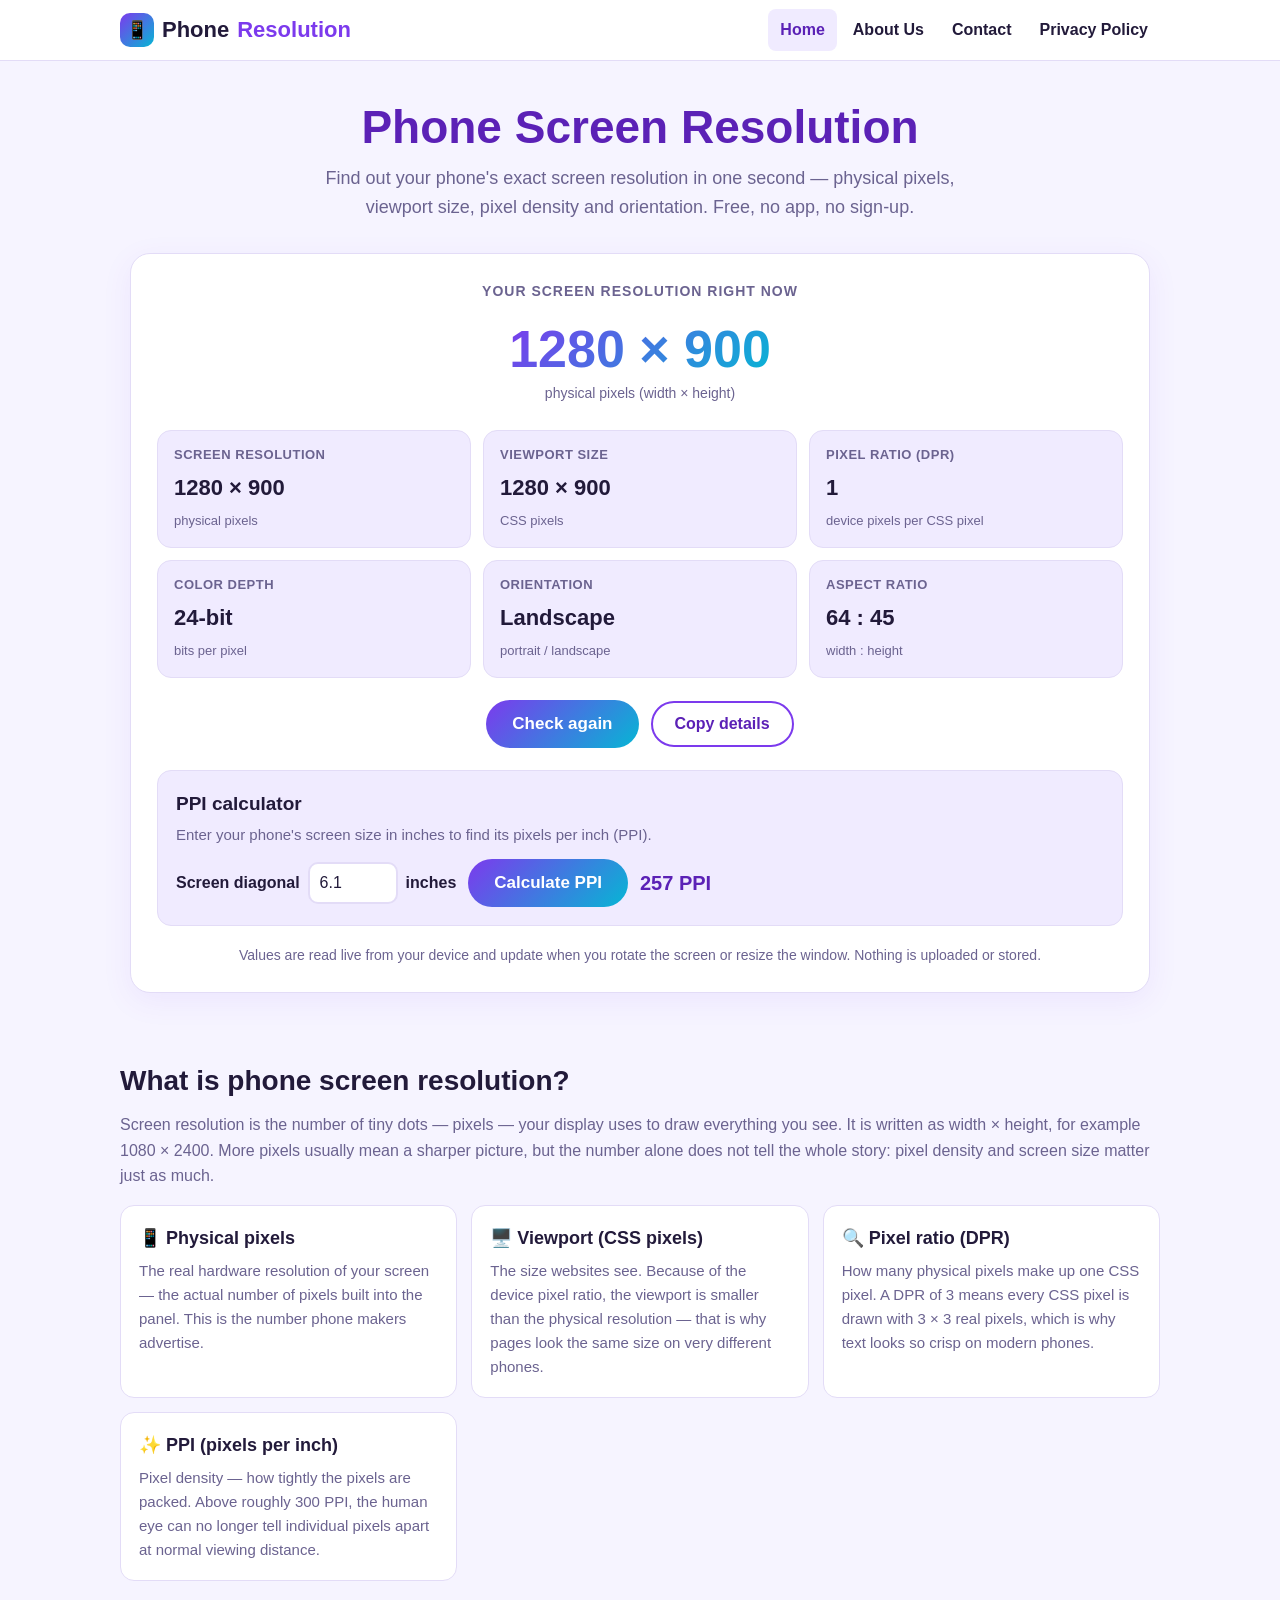
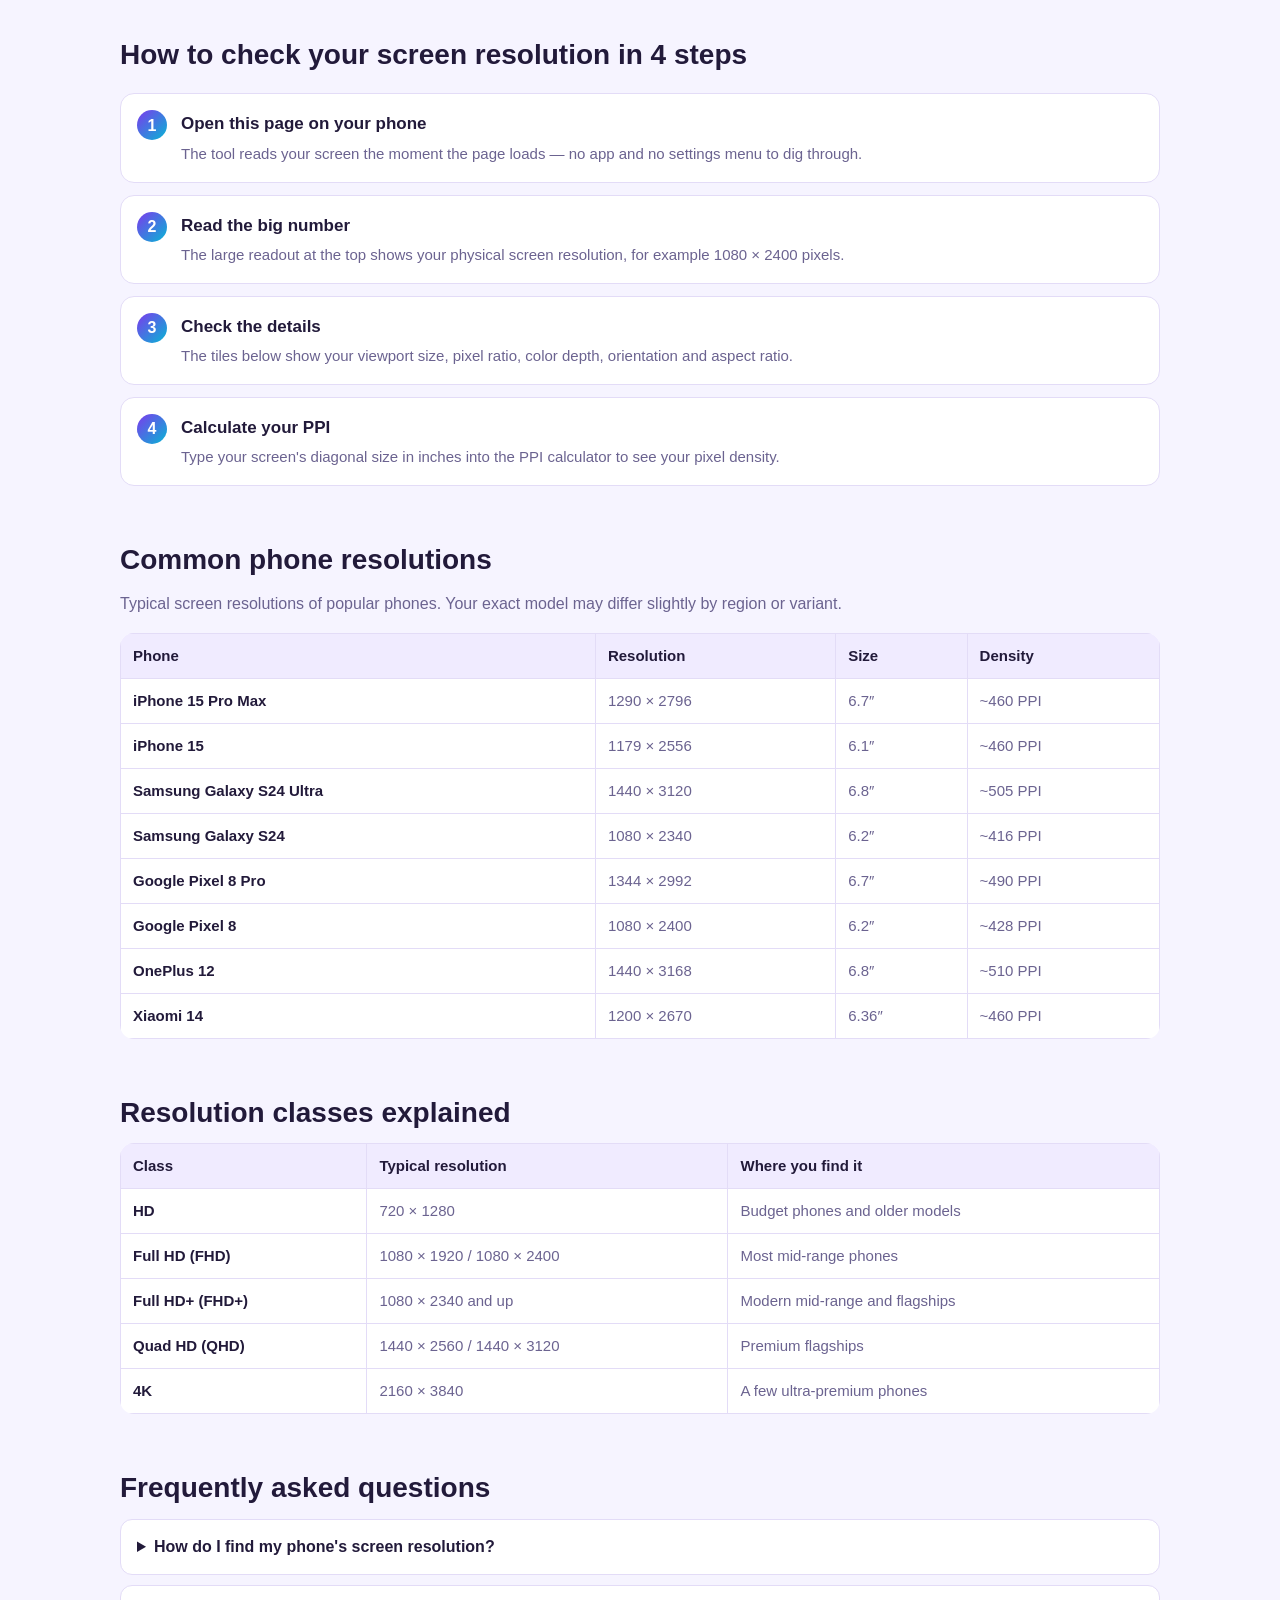
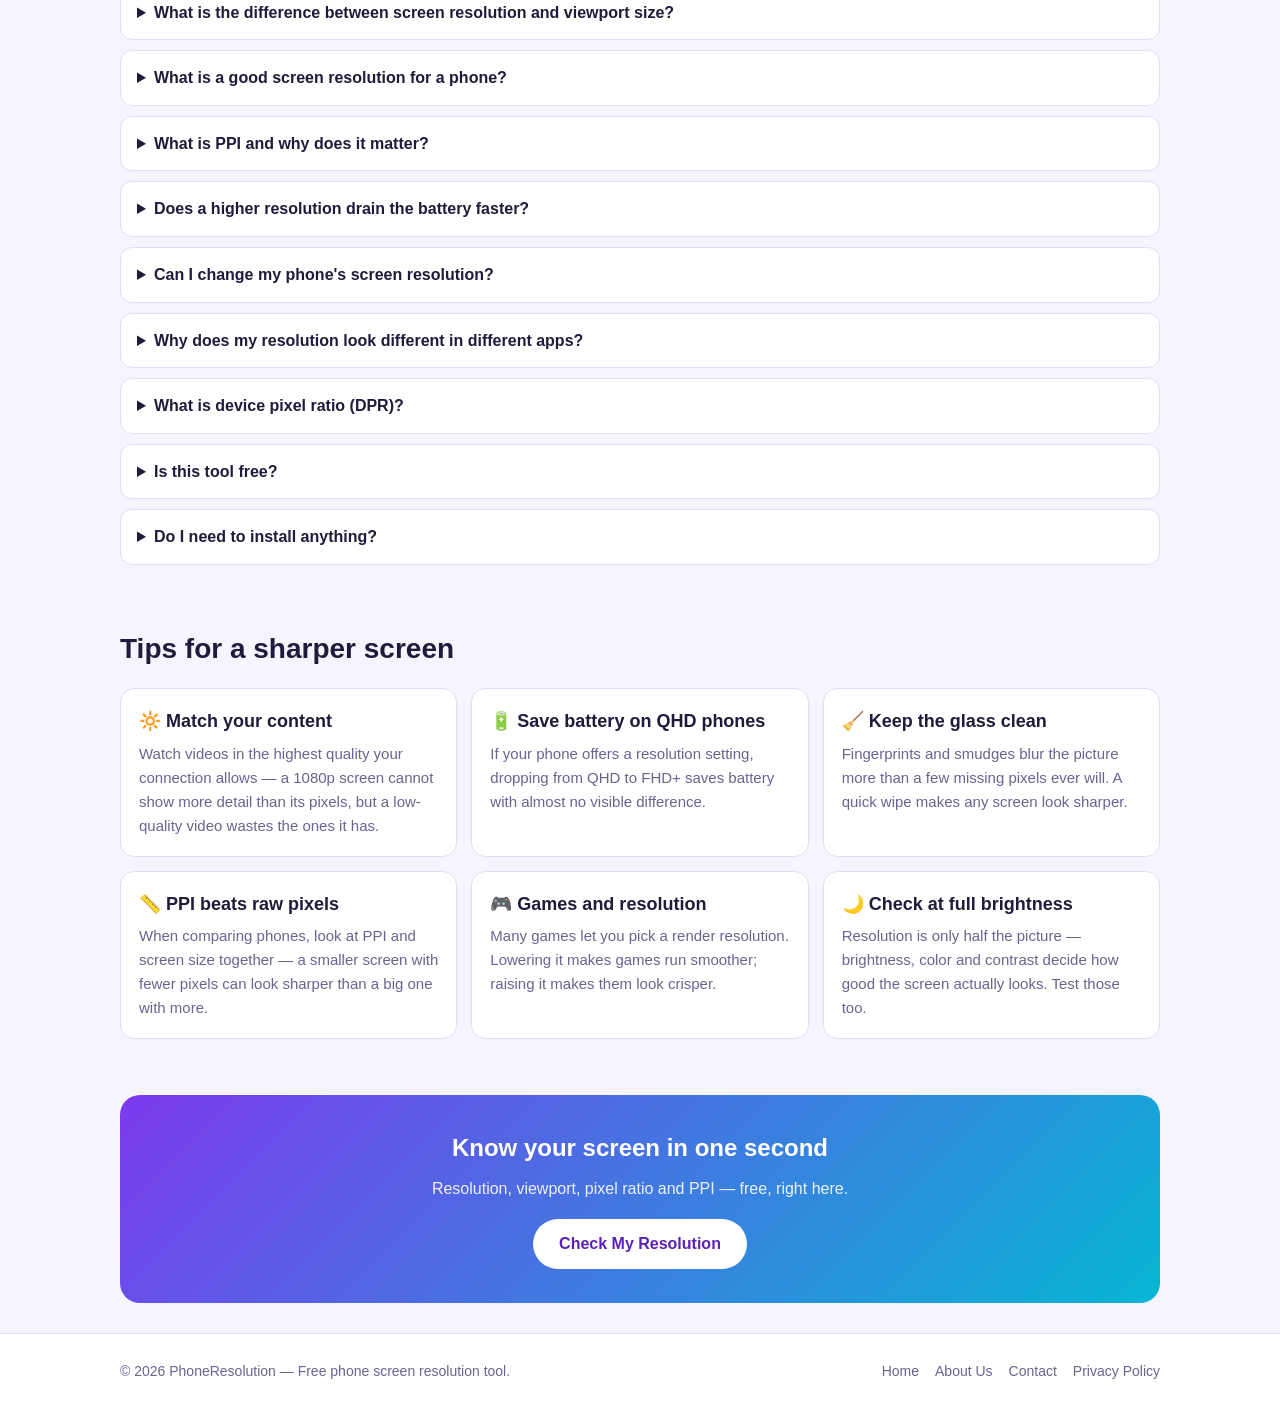
==== index.html @ c40171cb "Add phone screen resolution website" ====
<!DOCTYPE html>
<html lang="en">
<head>
<meta charset="UTF-8">
<meta name="viewport" content="width=device-width, initial-scale=1.0">
<title>Phone Screen Resolution - Check Screen Size &amp; DPI (Free)</title>
<meta name="description" content="Check your phone screen resolution instantly — screen size, viewport, DPI, PPI and orientation. Free online tool, no app or download needed.">
<meta name="keywords" content="phone screen resolution, check screen resolution, screen size, screen resolution test, mobile resolution, DPI, PPI, viewport size">
<link rel="canonical" href="https://phonescreenresolution.github.io/">
<meta property="og:title" content="Phone Screen Resolution - Check Screen Size & DPI (Free)">
<meta property="og:description" content="Instantly see your phone's screen resolution, viewport size, pixel ratio and PPI — free, no app needed.">
<meta property="og:type" content="website">
<meta property="og:url" content="https://phonescreenresolution.github.io/">
<link rel="stylesheet" href="styles.css">
<link rel="icon" href="data:image/svg+xml,<svg xmlns='http://www.w3.org/2000/svg' viewBox='0 0 100 100'><text y='.9em' font-size='90'>📱</text></svg>">
</head>
<body>
<header class="site">
  <div class="wrap">
    <a class="logo" href="index.html"><span class="mark">📱</span>Phone<b>Resolution</b></a>
    <button type="button" class="menu-btn" id="menuBtn" aria-label="Menu" aria-expanded="false"><span></span><span></span><span></span></button>
    <nav class="main">
      <a href="index.html" class="active">Home</a>
      <a href="about.html">About Us</a>
      <a href="contact.html">Contact</a>
      <a href="privacy-policy.html">Privacy Policy</a>
    </nav>
  </div>
</header>

<main class="wrap">
  <div class="hero">
    <h1>Phone Screen Resolution</h1>
    <p class="lede">Find out your phone's exact screen resolution in one second — physical pixels, viewport size, pixel density and orientation. Free, no app, no sign-up.</p>
  </div>

  <!-- Tool — directly under the H1 -->
  <div class="tool" id="tool">
    <p class="tool-label">Your screen resolution right now</p>
    <div class="big-readout"><span id="bigRes">— × —</span><small>physical pixels (width × height)</small></div>
    <div class="tiles">
      <div class="tile"><span class="t-name">Screen resolution</span><b id="tScreen">—</b><span class="t-sub">physical pixels</span></div>
      <div class="tile"><span class="t-name">Viewport size</span><b id="tViewport">—</b><span class="t-sub">CSS pixels</span></div>
      <div class="tile"><span class="t-name">Pixel ratio (DPR)</span><b id="tDpr">—</b><span class="t-sub">device pixels per CSS pixel</span></div>
      <div class="tile"><span class="t-name">Color depth</span><b id="tDepth">—</b><span class="t-sub">bits per pixel</span></div>
      <div class="tile"><span class="t-name">Orientation</span><b id="tOrient">—</b><span class="t-sub">portrait / landscape</span></div>
      <div class="tile"><span class="t-name">Aspect ratio</span><b id="tAspect">—</b><span class="t-sub">width : height</span></div>
    </div>
    <div class="tool-actions">
      <button type="button" class="btn-main" id="refreshBtn">Check again</button>
      <button type="button" class="btn-ghost" id="copyBtn">Copy details</button>
      <span class="copied" id="copiedMsg" hidden>Copied ✓</span>
    </div>
    <div class="ppi-box">
      <h3>PPI calculator</h3>
      <p>Enter your phone's screen size in inches to find its pixels per inch (PPI).</p>
      <div class="ppi-row">
        <label>Screen diagonal <input type="number" id="diagInput" value="6.1" min="1" max="20" step="0.1"> inches</label>
        <button type="button" class="btn-main" id="ppiBtn">Calculate PPI</button>
        <span class="ppi-result" id="ppiResult">— PPI</span>
      </div>
    </div>
    <p class="tool-note">Values are read live from your device and update when you rotate the screen or resize the window. Nothing is uploaded or stored.</p>
  </div>

  <section class="block">
    <h2>What is phone screen resolution?</h2>
    <p class="intro">Screen resolution is the number of tiny dots — pixels — your display uses to draw everything you see. It is written as width × height, for example 1080 × 2400. More pixels usually mean a sharper picture, but the number alone does not tell the whole story: pixel density and screen size matter just as much.</p>
    <div class="cards">
      <div class="card">
        <h3>📱 Physical pixels</h3>
        <p>The real hardware resolution of your screen — the actual number of pixels built into the panel. This is the number phone makers advertise.</p>
      </div>
      <div class="card">
        <h3>🖥️ Viewport (CSS pixels)</h3>
        <p>The size websites see. Because of the device pixel ratio, the viewport is smaller than the physical resolution — that is why pages look the same size on very different phones.</p>
      </div>
      <div class="card">
        <h3>🔍 Pixel ratio (DPR)</h3>
        <p>How many physical pixels make up one CSS pixel. A DPR of 3 means every CSS pixel is drawn with 3 × 3 real pixels, which is why text looks so crisp on modern phones.</p>
      </div>
      <div class="card">
        <h3>✨ PPI (pixels per inch)</h3>
        <p>Pixel density — how tightly the pixels are packed. Above roughly 300 PPI, the human eye can no longer tell individual pixels apart at normal viewing distance.</p>
      </div>
    </div>
  </section>

  <section class="block">
    <h2>How to check your screen resolution in 4 steps</h2>
    <ol class="steps">
      <li><h3>Open this page on your phone</h3><p>The tool reads your screen the moment the page loads — no app and no settings menu to dig through.</p></li>
      <li><h3>Read the big number</h3><p>The large readout at the top shows your physical screen resolution, for example 1080 × 2400 pixels.</p></li>
      <li><h3>Check the details</h3><p>The tiles below show your viewport size, pixel ratio, color depth, orientation and aspect ratio.</p></li>
      <li><h3>Calculate your PPI</h3><p>Type your screen's diagonal size in inches into the PPI calculator to see your pixel density.</p></li>
    </ol>
  </section>

  <section class="block">
    <h2>Common phone resolutions</h2>
    <p class="intro">Typical screen resolutions of popular phones. Your exact model may differ slightly by region or variant.</p>
    <table class="compare">
      <tr><th>Phone</th><th>Resolution</th><th>Size</th><th>Density</th></tr>
      <tr><td>iPhone 15 Pro Max</td><td>1290 × 2796</td><td>6.7″</td><td>~460 PPI</td></tr>
      <tr><td>iPhone 15</td><td>1179 × 2556</td><td>6.1″</td><td>~460 PPI</td></tr>
      <tr><td>Samsung Galaxy S24 Ultra</td><td>1440 × 3120</td><td>6.8″</td><td>~505 PPI</td></tr>
      <tr><td>Samsung Galaxy S24</td><td>1080 × 2340</td><td>6.2″</td><td>~416 PPI</td></tr>
      <tr><td>Google Pixel 8 Pro</td><td>1344 × 2992</td><td>6.7″</td><td>~490 PPI</td></tr>
      <tr><td>Google Pixel 8</td><td>1080 × 2400</td><td>6.2″</td><td>~428 PPI</td></tr>
      <tr><td>OnePlus 12</td><td>1440 × 3168</td><td>6.8″</td><td>~510 PPI</td></tr>
      <tr><td>Xiaomi 14</td><td>1200 × 2670</td><td>6.36″</td><td>~460 PPI</td></tr>
    </table>
  </section>

  <section class="block">
    <h2>Resolution classes explained</h2>
    <table class="compare">
      <tr><th>Class</th><th>Typical resolution</th><th>Where you find it</th></tr>
      <tr><td>HD</td><td>720 × 1280</td><td>Budget phones and older models</td></tr>
      <tr><td>Full HD (FHD)</td><td>1080 × 1920 / 1080 × 2400</td><td>Most mid-range phones</td></tr>
      <tr><td>Full HD+ (FHD+)</td><td>1080 × 2340 and up</td><td>Modern mid-range and flagships</td></tr>
      <tr><td>Quad HD (QHD)</td><td>1440 × 2560 / 1440 × 3120</td><td>Premium flagships</td></tr>
      <tr><td>4K</td><td>2160 × 3840</td><td>A few ultra-premium phones</td></tr>
    </table>
  </section>

  <section class="block faq">
    <h2>Frequently asked questions</h2>
    <details><summary>How do I find my phone's screen resolution?</summary>
    <p>Open this page on your phone — the tool shows your resolution instantly at the top. No app, no settings, no download. You can also find it in your phone's Settings under About phone, but the exact menu name differs by brand.</p></details>
    <details><summary>What is the difference between screen resolution and viewport size?</summary>
    <p>Screen resolution is the physical number of pixels on your display. Viewport size is the size in CSS pixels that websites use to lay out pages. Because of the device pixel ratio, the viewport is smaller — for example, a phone with a 1179 × 2556 screen may report a viewport of 393 × 852 CSS pixels.</p></details>
    <details><summary>What is a good screen resolution for a phone?</summary>
    <p>For most people, Full HD (1080p) is plenty sharp on a phone-sized screen. Quad HD (1440p) looks slightly crisper on large phones, mainly for VR and very close viewing. Above 1080p the difference is hard to notice in everyday use.</p></details>
    <details><summary>What is PPI and why does it matter?</summary>
    <p>PPI means pixels per inch — how densely pixels are packed. Higher PPI means sharper text and images. Around 300 PPI is the point where individual pixels become invisible to the eye at normal distance; most modern phones are well above 400 PPI.</p></details>
    <details><summary>Does a higher resolution drain the battery faster?</summary>
    <p>Yes, a little. More pixels mean the processor and graphics chip work harder, especially in games and video. Some phones let you lower the resolution in Settings to save battery.</p></details>
    <details><summary>Can I change my phone's screen resolution?</summary>
    <p>On many Android phones you can: look in Settings under Display for "Screen resolution" and pick HD+, FHD+ or QHD+. On iPhones the resolution is fixed and cannot be changed.</p></details>
    <details><summary>Why does my resolution look different in different apps?</summary>
    <p>Some apps and games render at a lower resolution to run faster, and some phones switch resolution automatically to save battery. This tool reads the real hardware resolution, so it is the number to trust.</p></details>
    <details><summary>What is device pixel ratio (DPR)?</summary>
    <p>DPR tells you how many physical pixels are used for each CSS pixel. A DPR of 2 means 2 × 2 real pixels per CSS pixel; a DPR of 3 means 3 × 3. Higher DPR gives sharper text and images.</p></details>
    <details><summary>Is this tool free?</summary>
    <p>Yes, completely free. The resolution check, the details and the PPI calculator are all free, with no limits and no account.</p></details>
    <details><summary>Do I need to install anything?</summary>
    <p>No. This is a web tool — everything runs in your browser on any phone, tablet or computer. Nothing is installed, uploaded or stored.</p></details>
  </section>

  <section class="block">
    <h2>Tips for a sharper screen</h2>
    <div class="cards">
      <div class="card"><h3>🔆 Match your content</h3><p>Watch videos in the highest quality your connection allows — a 1080p screen cannot show more detail than its pixels, but a low-quality video wastes the ones it has.</p></div>
      <div class="card"><h3>🔋 Save battery on QHD phones</h3><p>If your phone offers a resolution setting, dropping from QHD to FHD+ saves battery with almost no visible difference.</p></div>
      <div class="card"><h3>🧹 Keep the glass clean</h3><p>Fingerprints and smudges blur the picture more than a few missing pixels ever will. A quick wipe makes any screen look sharper.</p></div>
      <div class="card"><h3>📏 PPI beats raw pixels</h3><p>When comparing phones, look at PPI and screen size together — a smaller screen with fewer pixels can look sharper than a big one with more.</p></div>
      <div class="card"><h3>🎮 Games and resolution</h3><p>Many games let you pick a render resolution. Lowering it makes games run smoother; raising it makes them look crisper.</p></div>
      <div class="card"><h3>🌙 Check at full brightness</h3><p>Resolution is only half the picture — brightness, color and contrast decide how good the screen actually looks. Test those too.</p></div>
    </div>
  </section>

  <div class="cta">
    <h2>Know your screen in one second</h2>
    <p>Resolution, viewport, pixel ratio and PPI — free, right here.</p>
    <a class="btn" href="#tool">Check My Resolution</a>
  </div>
</main>

<footer class="site">
  <div class="wrap">
    <span>© 2026 PhoneResolution — Free phone screen resolution tool.</span>
    <nav>
      <a href="index.html">Home</a>
      <a href="about.html">About Us</a>
      <a href="contact.html">Contact</a>
      <a href="privacy-policy.html">Privacy Policy</a>
    </nav>
  </div>
</footer>
<script src="app.js"></script>
</body>
</html>
---- styles.css ----
/* PhoneResolution — violet theme, light background. */
:root {
  --bg: #f6f4ff;
  --panel: #ffffff;
  --panel2: #f0ebff;
  --line: #e3dcf7;
  --text: #221a3a;
  --muted: #6b6390;
  --accent: #7c3aed;
  --accent2: #06b6d4;
  --accent-dark: #5b21b6;
}
* { box-sizing: border-box; }
html { scroll-behavior: smooth; }
body {
  margin: 0;
  font-family: -apple-system, BlinkMacSystemFont, "Segoe UI", Roboto, Helvetica, Arial, sans-serif;
  color: var(--text);
  background: var(--bg);
  line-height: 1.6;
}
a { color: var(--accent); text-decoration: none; }
a:hover { text-decoration: underline; }
.wrap { max-width: 1080px; margin: 0 auto; padding: 0 20px; }

/* Header */
header.site { background: #fff; border-bottom: 1px solid var(--line); position: sticky; top: 0; z-index: 10; }
header.site .wrap { display: flex; align-items: center; justify-content: space-between; min-height: 60px; }
.logo { font-size: 22px; font-weight: 800; color: var(--text); display: flex; align-items: center; gap: 8px; }
.logo:hover { text-decoration: none; }
.logo .mark { width: 34px; height: 34px; border-radius: 10px; background: linear-gradient(135deg, var(--accent), var(--accent2)); color: #fff; display: inline-flex; align-items: center; justify-content: center; font-size: 18px; }
.logo b { color: var(--accent); font-weight: 800; }
nav.main { display: flex; gap: 4px; flex-wrap: wrap; }
nav.main a { color: var(--text); font-weight: 600; padding: 8px 12px; border-radius: 8px; }
nav.main a:hover, nav.main a.active { background: var(--panel2); color: var(--accent-dark); text-decoration: none; }
.menu-btn { display: none; }

/* Hero + H1 */
.hero { text-align: center; padding: 40px 20px 6px; }
.hero h1 { font-size: 46px; line-height: 1.15; margin: 0 0 10px; color: var(--accent-dark); }
.hero p.lede { font-size: 18px; color: var(--muted); max-width: 660px; margin: 0 auto 26px; }

/* Tool — directly under the H1 */
.tool {
  background: var(--panel);
  border: 1px solid var(--line);
  border-radius: 20px;
  max-width: 1020px;
  margin: 0 auto 40px;
  padding: 26px;
  box-shadow: 0 8px 30px rgba(124, 58, 237, .08);
}
.tool-label { text-align: center; color: var(--muted); font-size: 14px; font-weight: 700; text-transform: uppercase; letter-spacing: 1px; margin: 0 0 8px; }
.big-readout { text-align: center; padding: 10px 0 4px; }
.big-readout span { font-size: 52px; font-weight: 800; line-height: 1.1; background: linear-gradient(135deg, var(--accent), var(--accent2)); -webkit-background-clip: text; background-clip: text; color: transparent; }
.big-readout small { display: block; color: var(--muted); font-size: 14px; margin-top: 4px; }
.tiles { display: grid; grid-template-columns: repeat(3, 1fr); gap: 12px; margin-top: 22px; }
.tile { background: var(--panel2); border: 1px solid var(--line); border-radius: 14px; padding: 14px 16px; }
.tile .t-name { display: block; font-size: 13px; color: var(--muted); font-weight: 700; text-transform: uppercase; letter-spacing: .5px; }
.tile b { display: block; font-size: 22px; margin: 4px 0 2px; color: var(--text); }
.tile .t-sub { font-size: 13px; color: var(--muted); }
.tool-actions { display: flex; align-items: center; gap: 12px; justify-content: center; margin-top: 22px; flex-wrap: wrap; }
.btn-main {
  display: inline-block; border: 0; cursor: pointer; padding: 14px 26px; border-radius: 999px;
  font-size: 17px; font-weight: 800; color: #fff;
  background: linear-gradient(135deg, var(--accent), var(--accent2)); font-family: inherit;
}
.btn-main:hover { opacity: .92; }
.btn-ghost {
  border: 2px solid var(--accent); background: #fff; color: var(--accent-dark); cursor: pointer;
  padding: 12px 22px; border-radius: 999px; font-size: 16px; font-weight: 700; font-family: inherit;
}
.btn-ghost:hover { background: var(--panel2); }
.copied { color: var(--accent-dark); font-weight: 700; }
.ppi-box { background: var(--panel2); border: 1px solid var(--line); border-radius: 14px; padding: 18px; margin-top: 22px; }
.ppi-box h3 { margin: 0 0 4px; font-size: 19px; color: var(--text); }
.ppi-box p { margin: 0 0 12px; color: var(--muted); font-size: 15px; }
.ppi-row { display: flex; align-items: center; gap: 12px; flex-wrap: wrap; }
.ppi-row label { font-weight: 700; display: flex; align-items: center; gap: 8px; }
.ppi-row input { width: 90px; padding: 10px; border: 2px solid var(--line); border-radius: 10px; font-size: 16px; font-family: inherit; background: #fff; color: var(--text); }
.ppi-row input:focus { outline: none; border-color: var(--accent); }
.ppi-result { font-size: 20px; font-weight: 800; color: var(--accent-dark); }
.tool-note { text-align: center; color: var(--muted); font-size: 14px; margin: 18px 0 0; }

/* Content sections */
section.block { padding: 26px 0; }
section.block h2 { font-size: 28px; margin: 0 0 8px; color: var(--text); }
section.block > p.intro { color: var(--muted); margin-top: 0; }
.cards { display: grid; grid-template-columns: repeat(auto-fit, minmax(260px, 1fr)); gap: 14px; margin-top: 16px; }
.card { background: var(--panel); border: 1px solid var(--line); border-radius: 14px; padding: 18px; }
.card h3 { margin: 0 0 6px; font-size: 18px; color: var(--text); }
.card p { margin: 0; color: var(--muted); font-size: 15px; }
.steps { counter-reset: step; list-style: none; padding: 0; margin: 16px 0 0; display: grid; gap: 12px; }
.steps li { background: var(--panel); border: 1px solid var(--line); border-radius: 14px; padding: 16px 16px 16px 60px; position: relative; }
.steps li::before {
  counter-increment: step; content: counter(step);
  position: absolute; left: 16px; top: 16px; width: 30px; height: 30px; border-radius: 50%;
  background: linear-gradient(135deg, var(--accent), var(--accent2)); color: #fff; font-weight: 800; display: flex; align-items: center; justify-content: center;
}
.steps h3 { margin: 0 0 4px; font-size: 17px; color: var(--text); }
.steps p { margin: 0; color: var(--muted); font-size: 15px; }
table.compare { width: 100%; border-collapse: collapse; background: var(--panel); border-radius: 14px; overflow: hidden; font-size: 15px; }
table.compare th, table.compare td { border: 1px solid var(--line); padding: 10px 12px; text-align: left; }
table.compare th { background: var(--panel2); color: var(--text); }
table.compare td { color: var(--muted); }
table.compare td:first-child { font-weight: 700; color: var(--text); }
.faq details { background: var(--panel); border: 1px solid var(--line); border-radius: 12px; padding: 14px 16px; margin-bottom: 10px; }
.faq summary { font-weight: 700; cursor: pointer; font-size: 16px; color: var(--text); }
.faq p { color: var(--muted); margin: 8px 0 0; }
.cta { text-align: center; background: linear-gradient(135deg, var(--accent), var(--accent2)); color: #fff; border-radius: 20px; padding: 34px 20px; margin: 30px 0; }
.cta h2 { margin: 0 0 8px; color: #fff; }
.cta p { margin: 0 0 18px; color: rgba(255,255,255,.9); }
.cta a.btn { background: #fff; color: var(--accent-dark); font-weight: 800; padding: 12px 26px; border-radius: 999px; display: inline-block; }
.cta a.btn:hover { text-decoration: none; }

/* Sub pages */
.page { background: var(--panel); border: 1px solid var(--line); border-radius: 18px; padding: 30px; margin: 30px 0 40px; }
.page h1 { font-size: 34px; margin: 0 0 12px; color: var(--accent-dark); }
.page h2 { font-size: 22px; margin-top: 28px; color: var(--text); }
.page p, .page li { color: var(--muted); }
form.contact label { display: block; font-weight: 700; margin: 14px 0 4px; color: var(--text); }
form.contact input, form.contact textarea, form.contact select {
  width: 100%; padding: 12px; border: 2px solid var(--line); border-radius: 10px;
  font-family: inherit; font-size: 15px; background: #fff; color: var(--text);
}
form.contact input:focus, form.contact textarea:focus { outline: none; border-color: var(--accent); }
form.contact button { margin-top: 18px; }

/* Footer */
footer.site { border-top: 1px solid var(--line); background: #fff; padding: 26px 0; margin-top: 20px; }
footer.site .wrap { display: flex; justify-content: space-between; gap: 16px; flex-wrap: wrap; color: var(--muted); font-size: 14px; }
footer.site nav { display: flex; gap: 16px; flex-wrap: wrap; }
footer.site nav a { color: var(--muted); }
@media (max-width: 820px) {
  .tiles { grid-template-columns: repeat(2, 1fr); }
  .big-readout span { font-size: 38px; }
  .hero h1 { font-size: 34px; }
  .tool { padding: 20px 16px; }

  /* Mobile menu: hamburger icon, tap to show the nav links. */
  header.site .wrap { position: relative; }
  .menu-btn { display: flex; flex-direction: column; justify-content: center; gap: 5px; width: 40px; height: 40px; padding: 9px; background: none; border: 0; cursor: pointer; }
  .menu-btn span { display: block; height: 3px; background: var(--text); border-radius: 2px; transition: transform .2s, opacity .2s; }
  .menu-btn.open span:nth-child(1) { transform: translateY(8px) rotate(45deg); }
  .menu-btn.open span:nth-child(2) { opacity: 0; }
  .menu-btn.open span:nth-child(3) { transform: translateY(-8px) rotate(-45deg); }
  nav.main { display: none; }
  nav.main.open { display: flex; flex-direction: column; position: absolute; top: 100%; left: 0; right: 0; background: #fff; border-bottom: 1px solid var(--line); padding: 10px 20px 14px; gap: 2px; }
  nav.main.open a { padding: 10px 12px; }
}
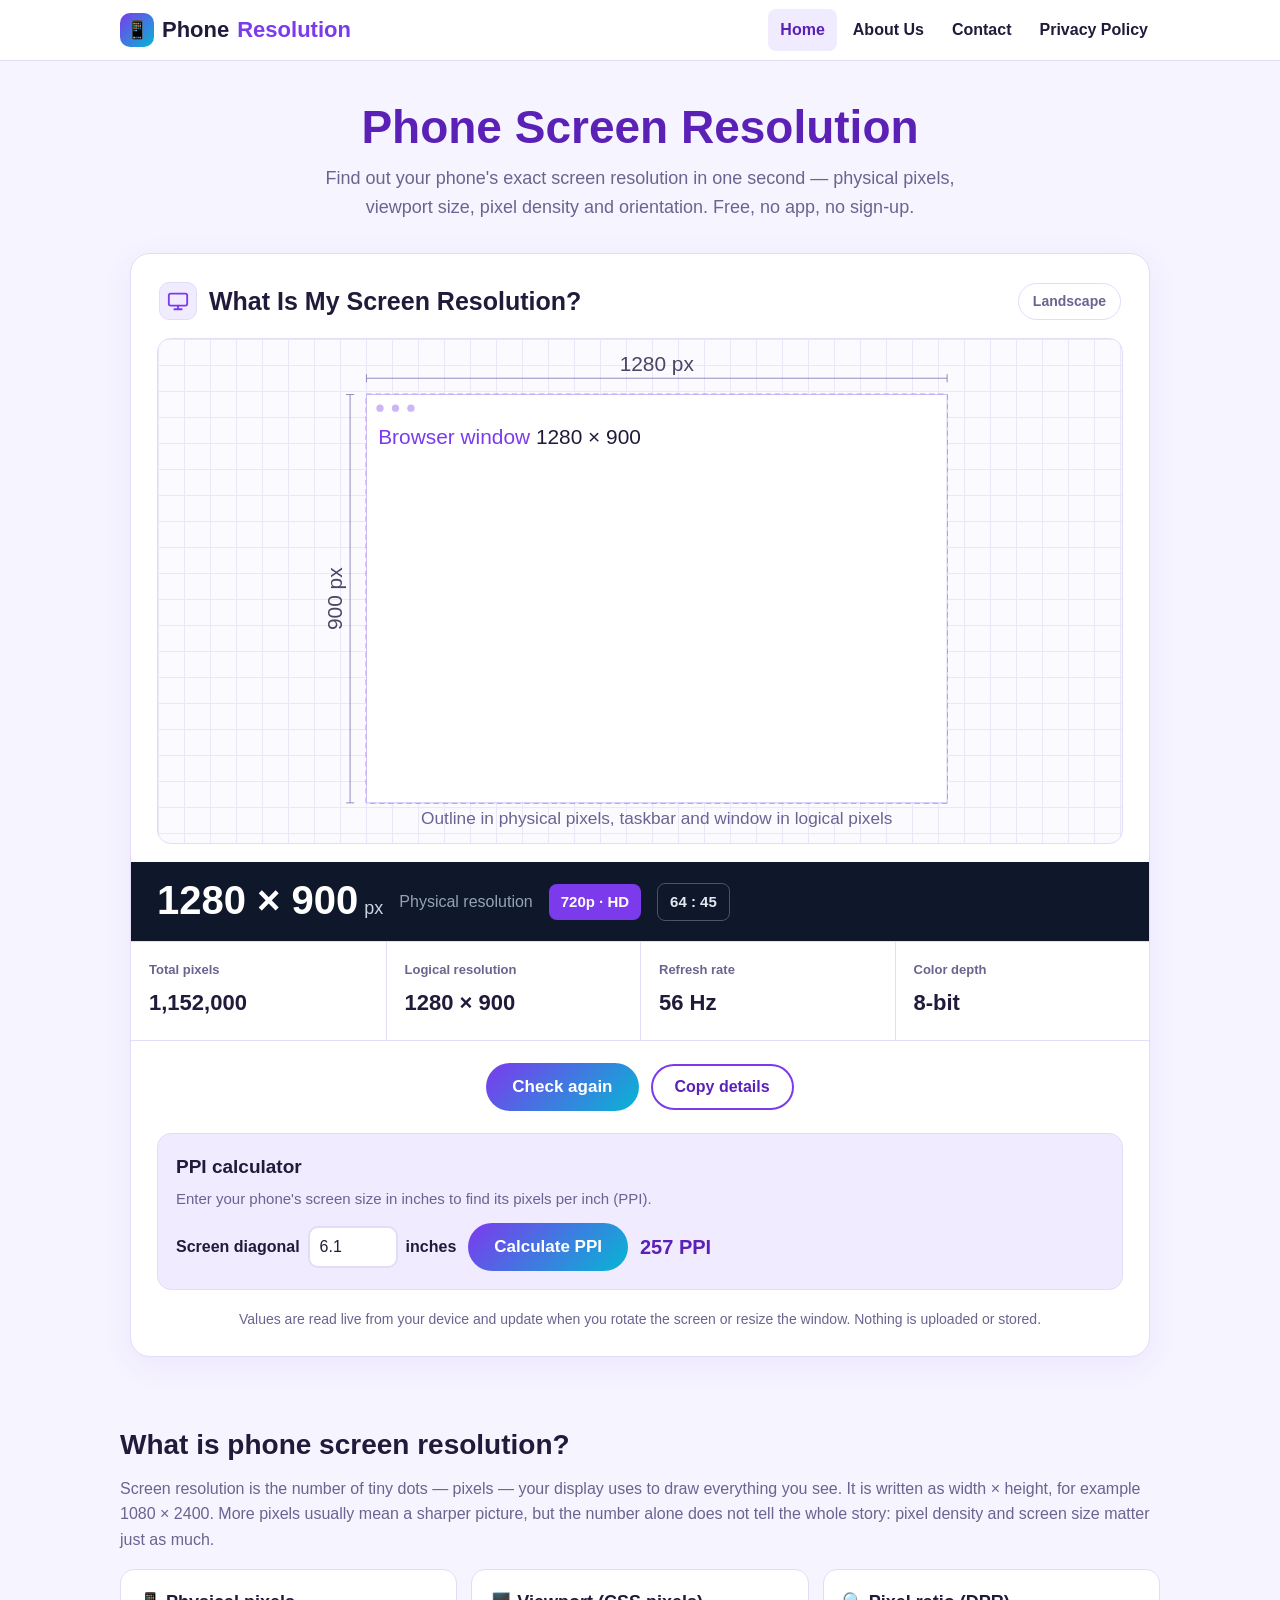
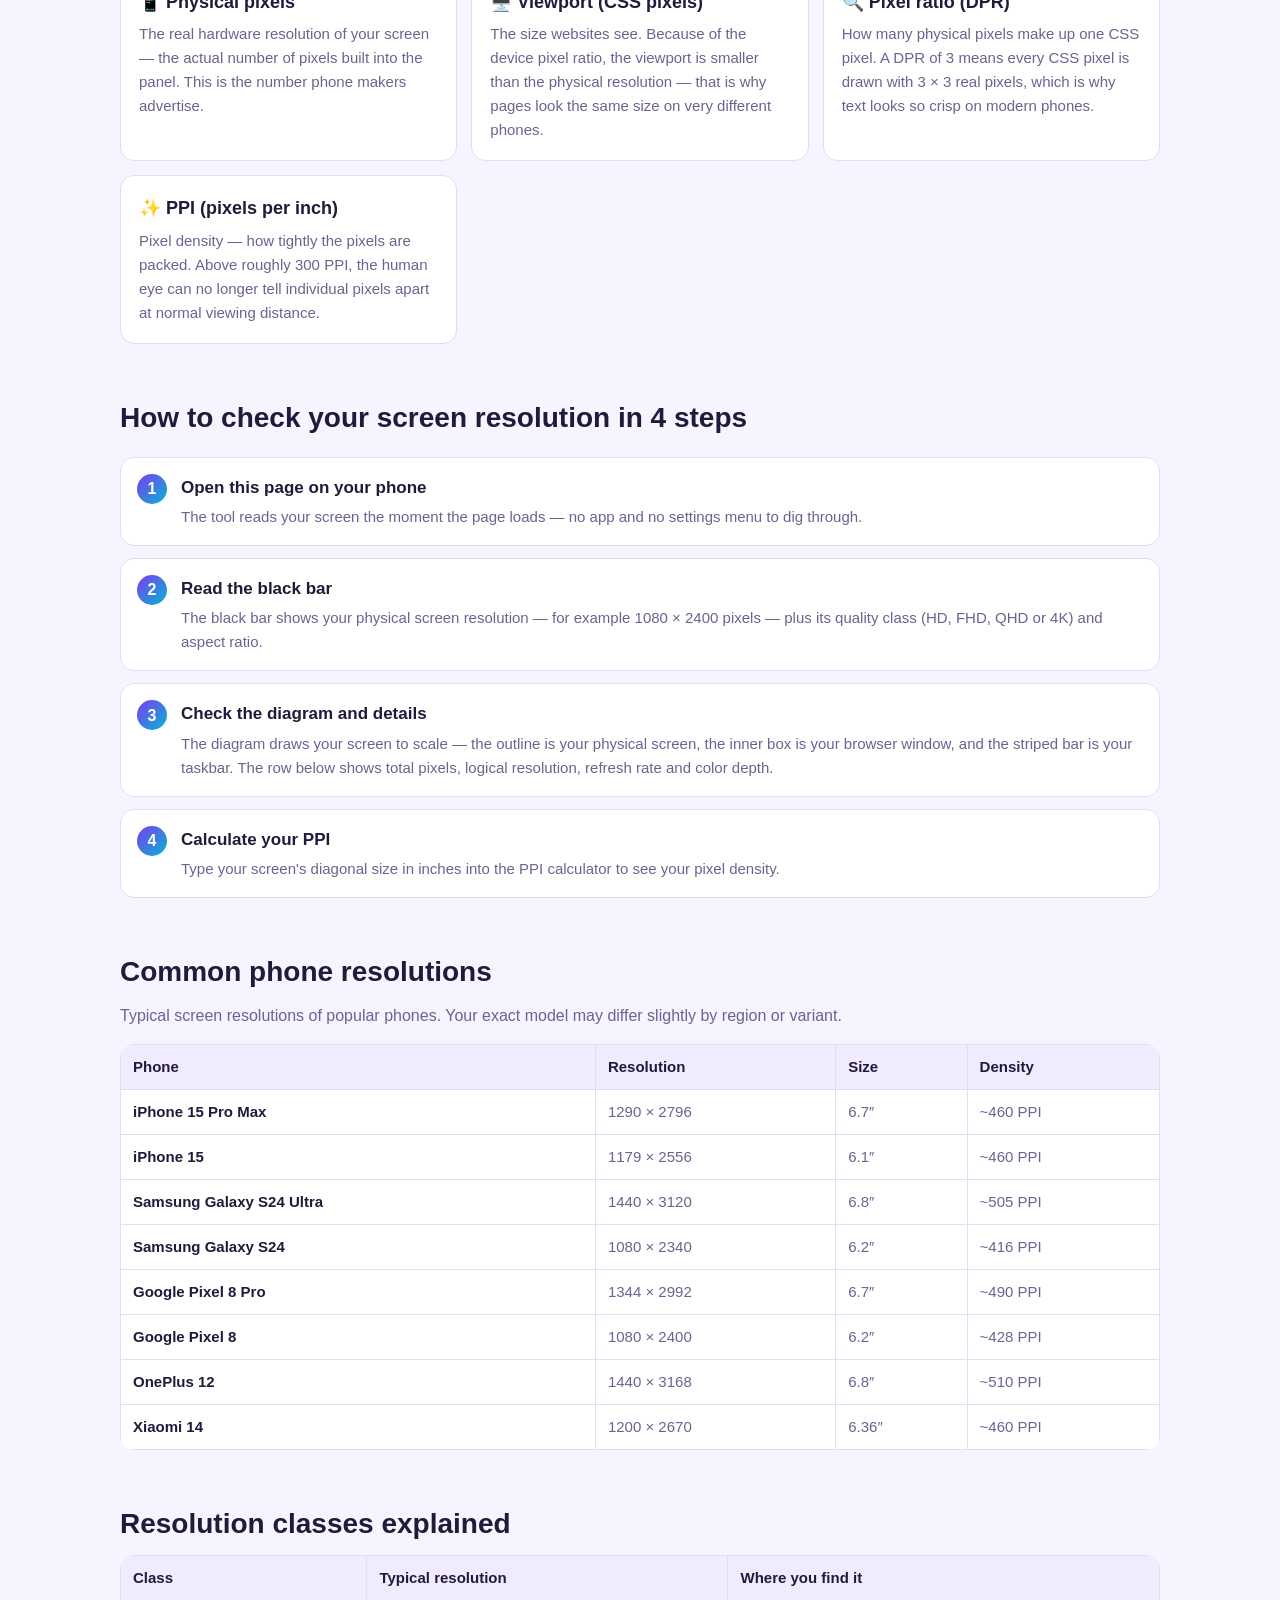
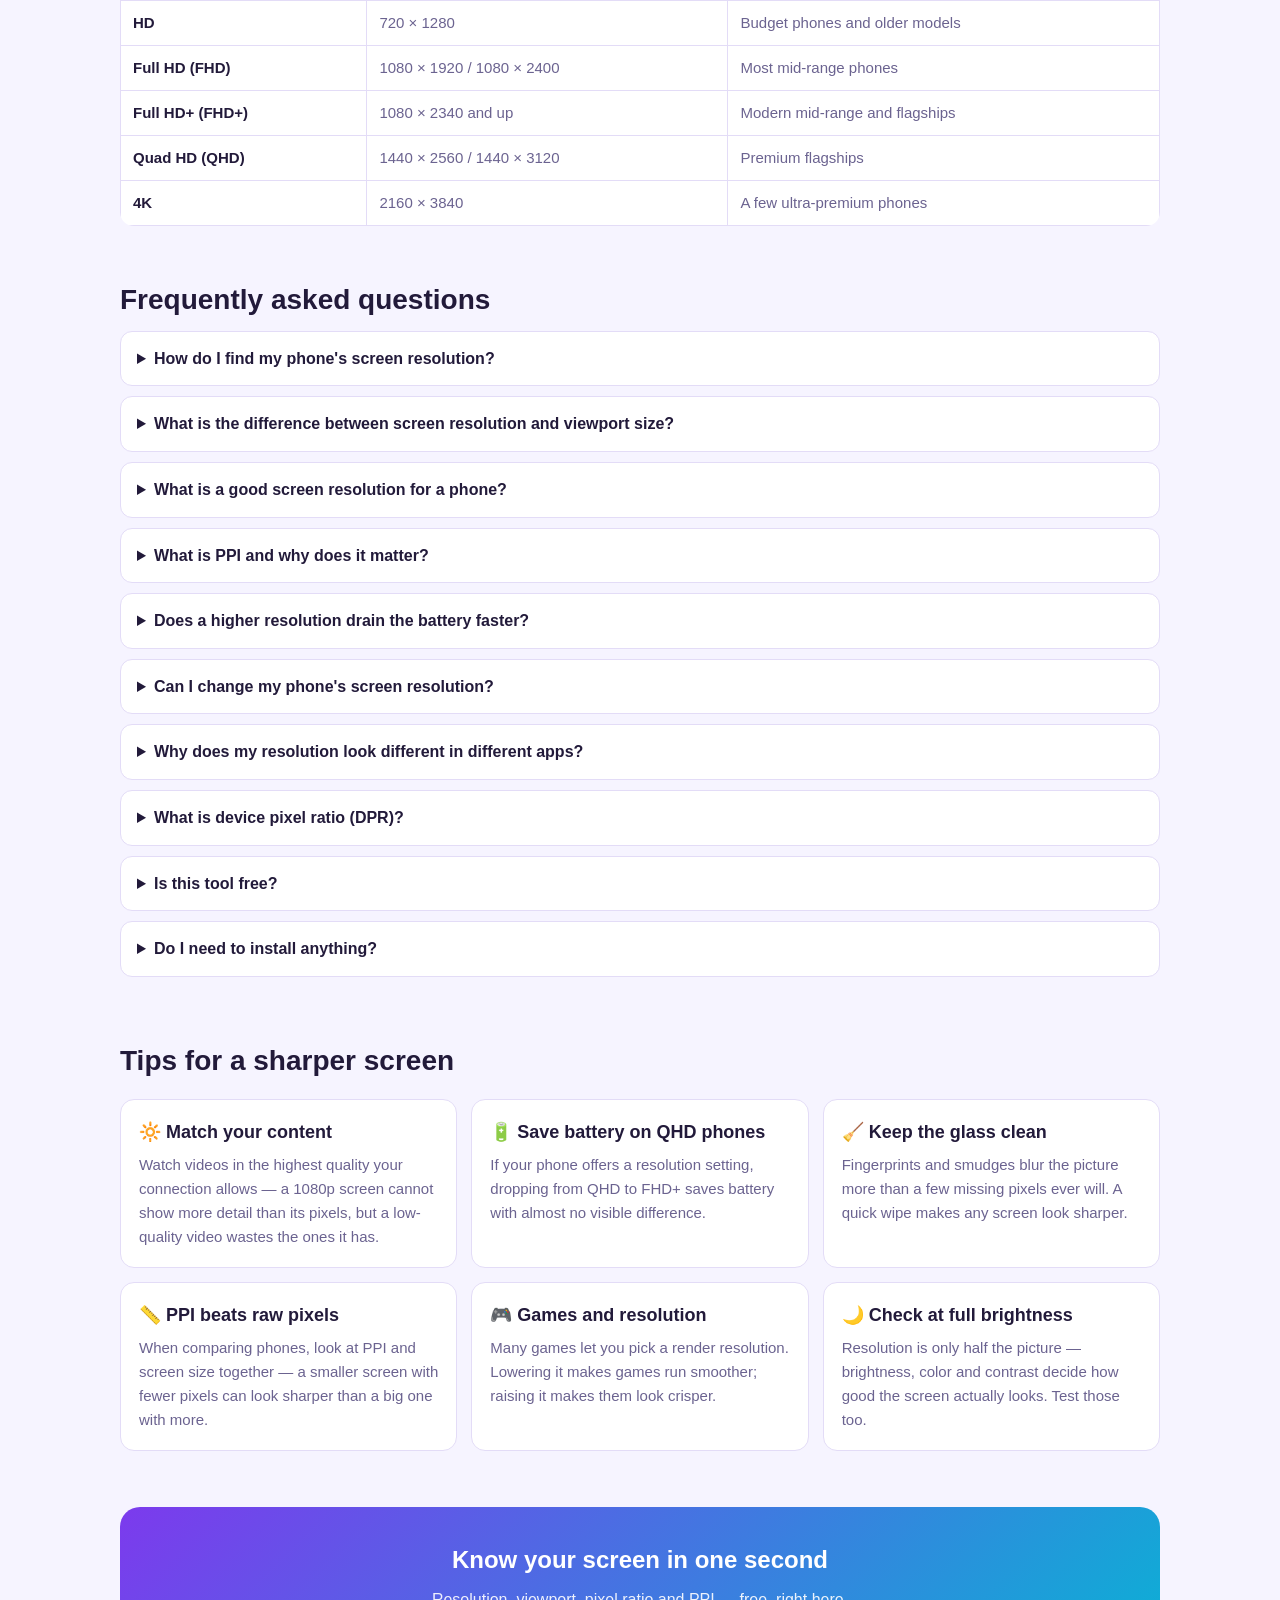
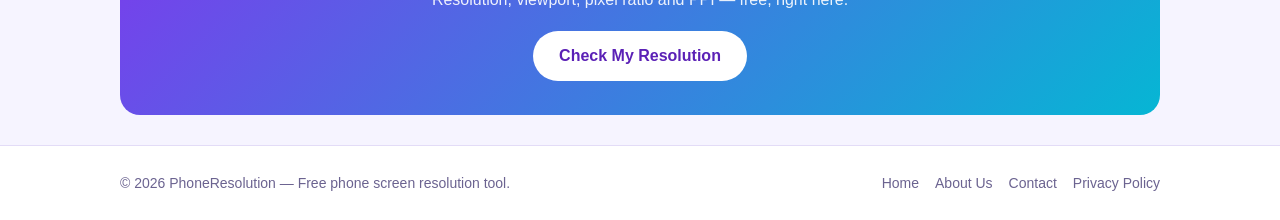
==== commit 8c94838c: "Redesign tool like reference screenshot" ====
--- a/index.html
+++ b/index.html
@@ -36,15 +36,26 @@
 
   <!-- Tool — directly under the H1 -->
   <div class="tool" id="tool">
-    <p class="tool-label">Your screen resolution right now</p>
-    <div class="big-readout"><span id="bigRes">— × —</span><small>physical pixels (width × height)</small></div>
-    <div class="tiles">
-      <div class="tile"><span class="t-name">Screen resolution</span><b id="tScreen">—</b><span class="t-sub">physical pixels</span></div>
-      <div class="tile"><span class="t-name">Viewport size</span><b id="tViewport">—</b><span class="t-sub">CSS pixels</span></div>
-      <div class="tile"><span class="t-name">Pixel ratio (DPR)</span><b id="tDpr">—</b><span class="t-sub">device pixels per CSS pixel</span></div>
-      <div class="tile"><span class="t-name">Color depth</span><b id="tDepth">—</b><span class="t-sub">bits per pixel</span></div>
-      <div class="tile"><span class="t-name">Orientation</span><b id="tOrient">—</b><span class="t-sub">portrait / landscape</span></div>
-      <div class="tile"><span class="t-name">Aspect ratio</span><b id="tAspect">—</b><span class="t-sub">width : height</span></div>
+    <div class="res-head">
+      <span class="res-icon" aria-hidden="true"><svg viewBox="0 0 24 24" width="22" height="22" fill="none" stroke="#7c3aed" stroke-width="2" stroke-linecap="round" stroke-linejoin="round"><rect x="2" y="4" width="20" height="13" rx="2"/><path d="M8 21h8M12 17v4"/></svg></span>
+      <h2>What Is My Screen Resolution?</h2>
+      <span class="orient-pill" id="orientPill">—</span>
+    </div>
+
+    <div class="diagram" id="diagram" role="img" aria-label="Diagram of your screen size"></div>
+
+    <div class="phys-bar">
+      <div class="phys-main"><span id="physRes">— × —</span><small>px</small></div>
+      <span class="phys-label">Physical resolution</span>
+      <span class="badge badge-class" id="classBadge">—</span>
+      <span class="badge badge-aspect" id="aspectBadge">—</span>
+    </div>
+
+    <div class="stat-row">
+      <div class="stat"><span class="s-name">Total pixels</span><b id="sTotal">—</b></div>
+      <div class="stat"><span class="s-name">Logical resolution</span><b id="sLogical">—</b></div>
+      <div class="stat"><span class="s-name">Refresh rate</span><b id="sRefresh">—</b></div>
+      <div class="stat"><span class="s-name">Color depth</span><b id="sDepth">—</b></div>
     </div>
     <div class="tool-actions">
       <button type="button" class="btn-main" id="refreshBtn">Check again</button>
@@ -90,8 +101,8 @@
     <h2>How to check your screen resolution in 4 steps</h2>
     <ol class="steps">
       <li><h3>Open this page on your phone</h3><p>The tool reads your screen the moment the page loads — no app and no settings menu to dig through.</p></li>
-      <li><h3>Read the big number</h3><p>The large readout at the top shows your physical screen resolution, for example 1080 × 2400 pixels.</p></li>
-      <li><h3>Check the details</h3><p>The tiles below show your viewport size, pixel ratio, color depth, orientation and aspect ratio.</p></li>
+      <li><h3>Read the black bar</h3><p>The black bar shows your physical screen resolution — for example 1080 × 2400 pixels — plus its quality class (HD, FHD, QHD or 4K) and aspect ratio.</p></li>
+      <li><h3>Check the diagram and details</h3><p>The diagram draws your screen to scale — the outline is your physical screen, the inner box is your browser window, and the striped bar is your taskbar. The row below shows total pixels, logical resolution, refresh rate and color depth.</p></li>
       <li><h3>Calculate your PPI</h3><p>Type your screen's diagonal size in inches into the PPI calculator to see your pixel density.</p></li>
     </ol>
   </section>
--- a/styles.css
+++ b/styles.css
@@ -50,15 +50,39 @@
   padding: 26px;
   box-shadow: 0 8px 30px rgba(124, 58, 237, .08);
 }
-.tool-label { text-align: center; color: var(--muted); font-size: 14px; font-weight: 700; text-transform: uppercase; letter-spacing: 1px; margin: 0 0 8px; }
-.big-readout { text-align: center; padding: 10px 0 4px; }
-.big-readout span { font-size: 52px; font-weight: 800; line-height: 1.1; background: linear-gradient(135deg, var(--accent), var(--accent2)); -webkit-background-clip: text; background-clip: text; color: transparent; }
-.big-readout small { display: block; color: var(--muted); font-size: 14px; margin-top: 4px; }
-.tiles { display: grid; grid-template-columns: repeat(3, 1fr); gap: 12px; margin-top: 22px; }
-.tile { background: var(--panel2); border: 1px solid var(--line); border-radius: 14px; padding: 14px 16px; }
-.tile .t-name { display: block; font-size: 13px; color: var(--muted); font-weight: 700; text-transform: uppercase; letter-spacing: .5px; }
-.tile b { display: block; font-size: 22px; margin: 4px 0 2px; color: var(--text); }
-.tile .t-sub { font-size: 13px; color: var(--muted); }
+/* Tool header: icon + title + orientation badge */
+.res-head { display: flex; align-items: center; gap: 12px; padding: 2px 2px 18px; }
+.res-head h2 { font-size: 25px; margin: 0; flex: 1; color: var(--text); line-height: 1.25; }
+.res-icon { width: 38px; height: 38px; border: 1px solid var(--line); border-radius: 10px; display: inline-flex; align-items: center; justify-content: center; background: var(--panel2); flex: none; }
+.orient-pill { border: 1px solid var(--line); border-radius: 999px; padding: 6px 14px; font-weight: 700; font-size: 14px; color: var(--muted); background: #fff; flex: none; }
+
+/* Screen diagram (grid background, SVG drawn by app.js) */
+.diagram {
+  background-color: #fbfbff;
+  background-image: linear-gradient(#e9e7f8 1px, transparent 1px), linear-gradient(90deg, #e9e7f8 1px, transparent 1px);
+  background-size: 26px 26px;
+  border: 1px solid var(--line);
+  border-radius: 14px;
+  padding: 12px;
+  overflow: hidden;
+}
+.diagram svg { display: block; width: 100%; height: auto; max-height: 480px; margin: 0 auto; }
+
+/* Black physical-resolution bar */
+.phys-bar { background: #0f172a; color: #fff; margin: 18px -26px 0; padding: 18px 26px; display: flex; align-items: center; gap: 16px; flex-wrap: wrap; }
+.phys-main span { font-size: 40px; font-weight: 800; line-height: 1; white-space: nowrap; }
+.phys-main small { font-size: 18px; color: #cbd5e1; margin-left: 6px; }
+.phys-label { color: #94a3b8; font-size: 16px; }
+.badge { border-radius: 8px; padding: 6px 12px; font-weight: 800; font-size: 15px; white-space: nowrap; }
+.badge-class { background: var(--accent); color: #fff; }
+.badge-aspect { background: transparent; border: 1px solid #475569; color: #e2e8f0; }
+
+/* Stat row under the black bar */
+.stat-row { display: grid; grid-template-columns: repeat(4, 1fr); margin: 0 -26px; border-top: 1px solid var(--line); border-bottom: 1px solid var(--line); }
+.stat { padding: 18px 18px 20px; border-left: 1px solid var(--line); }
+.stat:first-child { border-left: 0; }
+.stat .s-name { display: block; font-size: 13px; color: var(--muted); font-weight: 700; }
+.stat b { display: block; font-size: 22px; margin-top: 4px; color: var(--text); }
 .tool-actions { display: flex; align-items: center; gap: 12px; justify-content: center; margin-top: 22px; flex-wrap: wrap; }
 .btn-main {
   display: inline-block; border: 0; cursor: pointer; padding: 14px 26px; border-radius: 999px;
@@ -132,10 +156,15 @@
 footer.site nav { display: flex; gap: 16px; flex-wrap: wrap; }
 footer.site nav a { color: var(--muted); }
 @media (max-width: 820px) {
-  .tiles { grid-template-columns: repeat(2, 1fr); }
-  .big-readout span { font-size: 38px; }
+  .res-head h2 { font-size: 19px; }
+  .phys-main span { font-size: 30px; }
+  .stat-row { grid-template-columns: repeat(2, 1fr); }
+  .stat:nth-child(3) { border-left: 0; border-top: 1px solid var(--line); }
+  .stat:nth-child(4) { border-top: 1px solid var(--line); }
   .hero h1 { font-size: 34px; }
   .tool { padding: 20px 16px; }
+  .phys-bar { margin: 18px -16px 0; padding: 16px; }
+  .stat-row { margin: 0 -16px; }
 
   /* Mobile menu: hamburger icon, tap to show the nav links. */
   header.site .wrap { position: relative; }
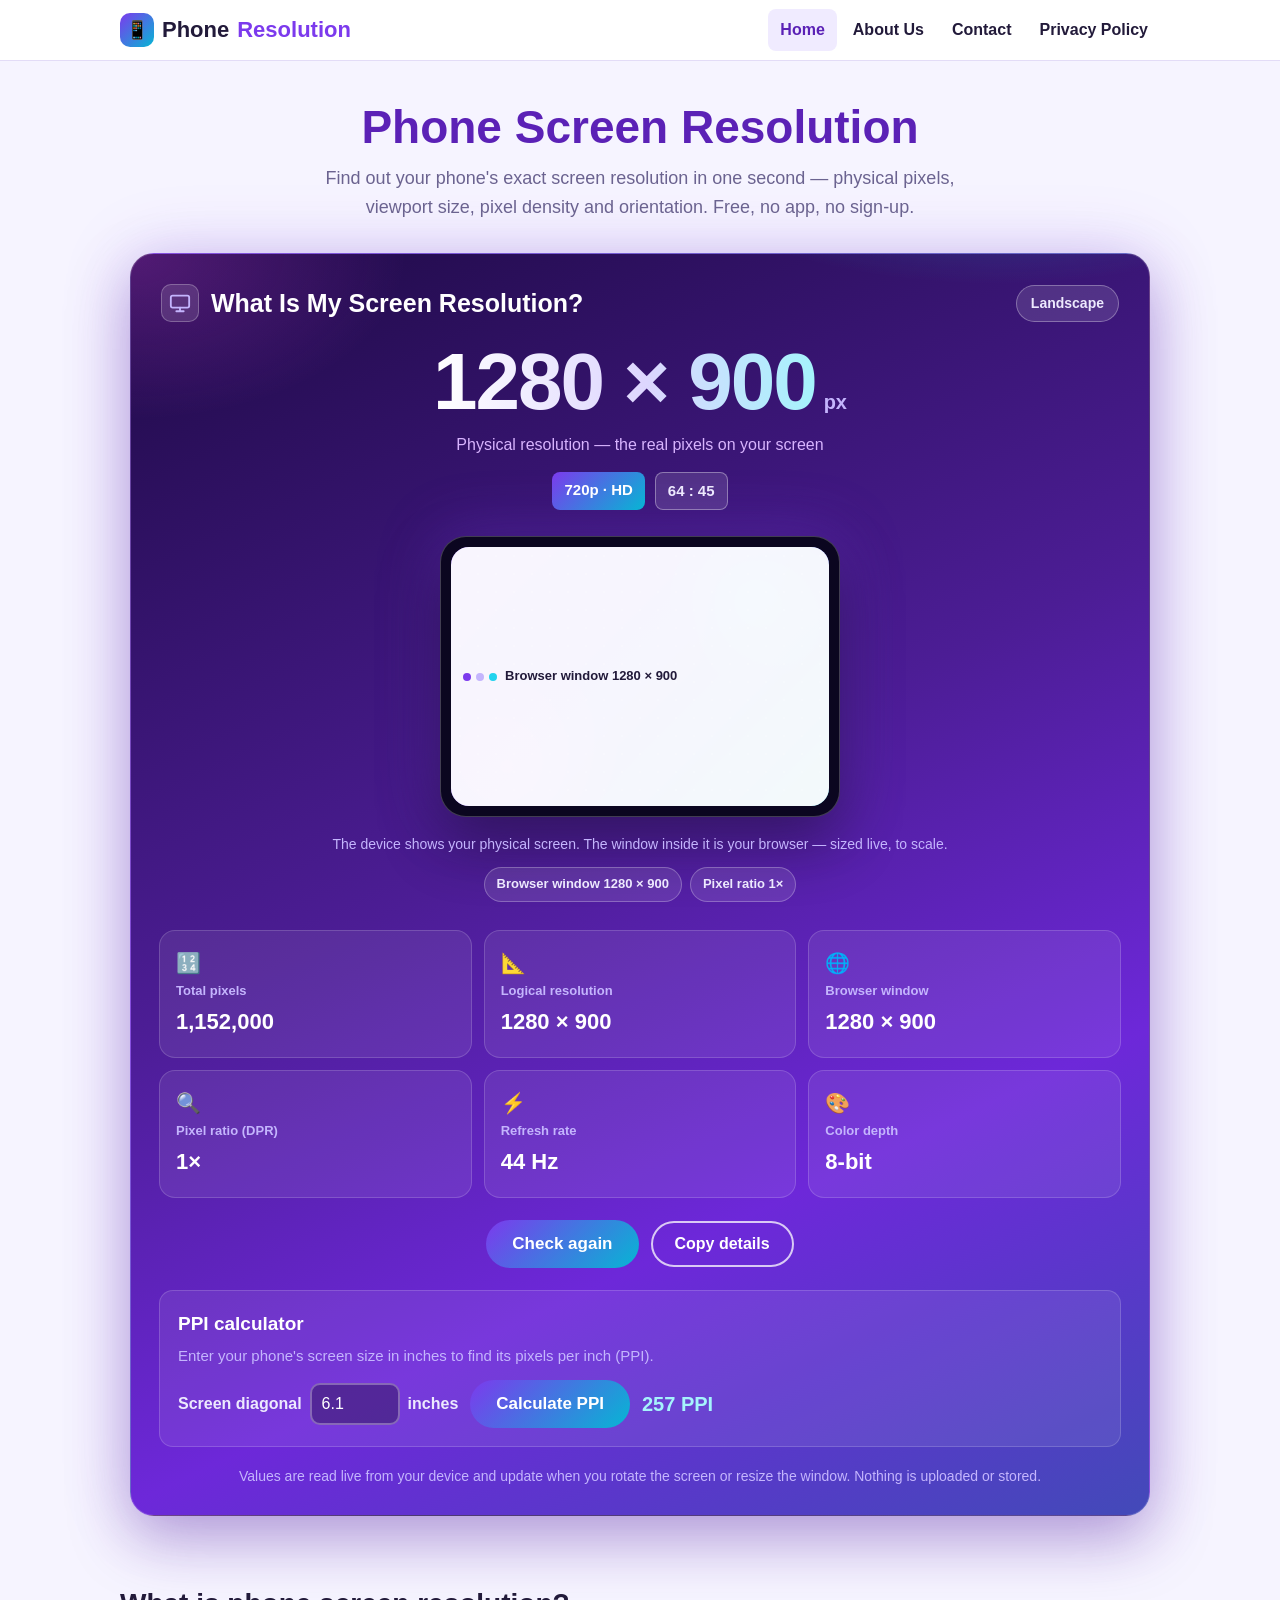
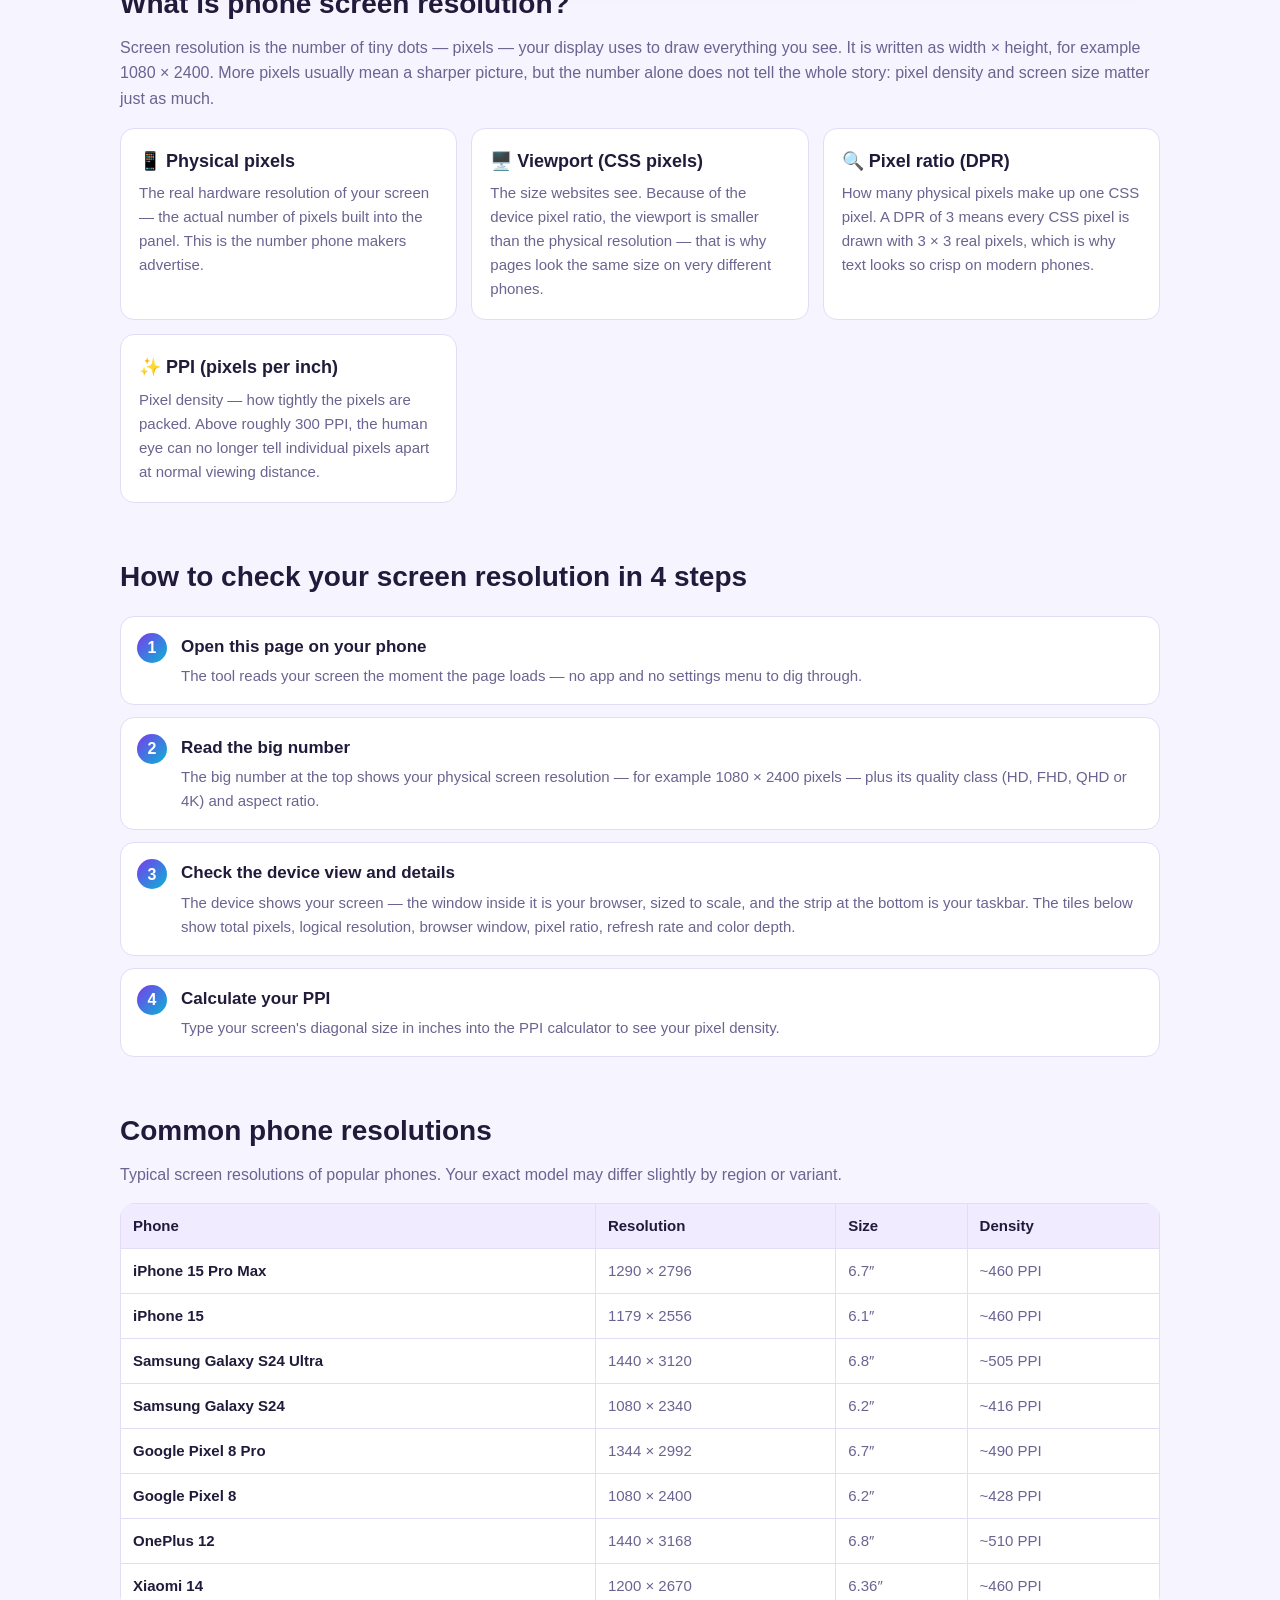
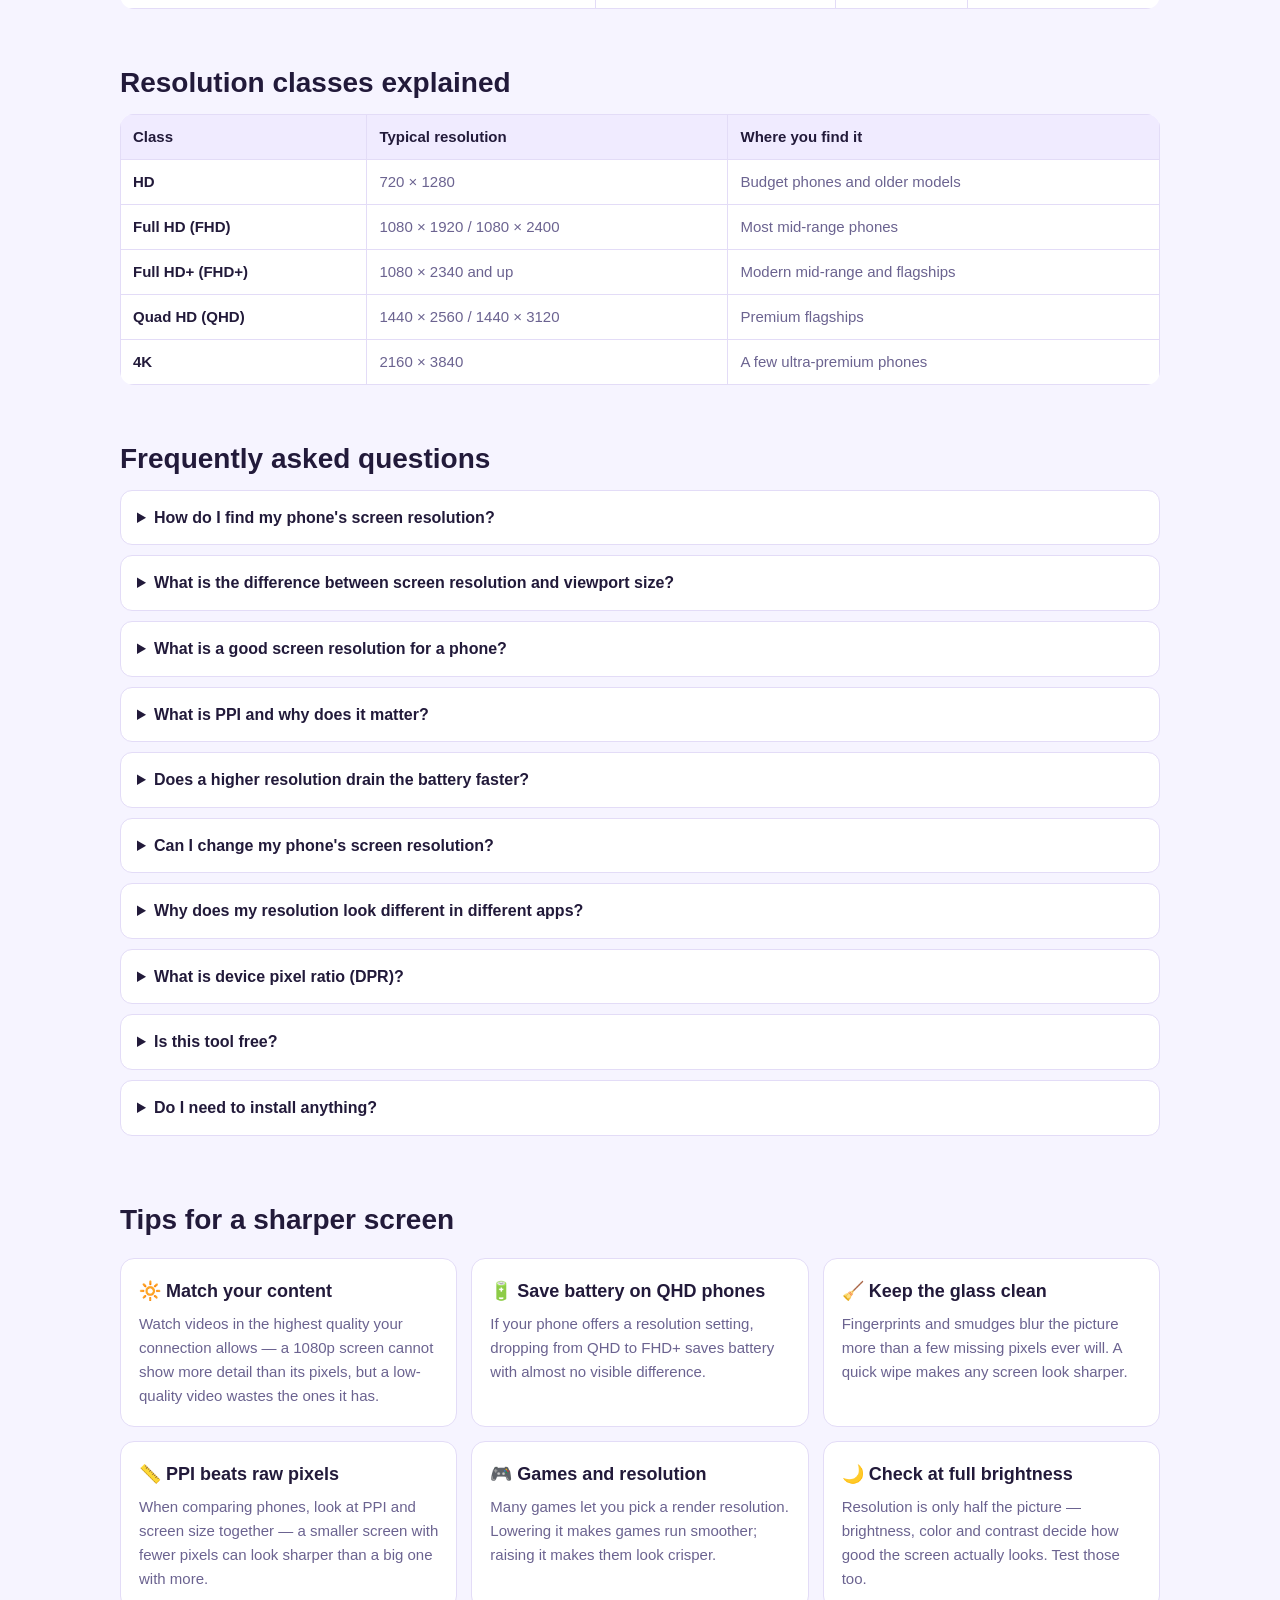
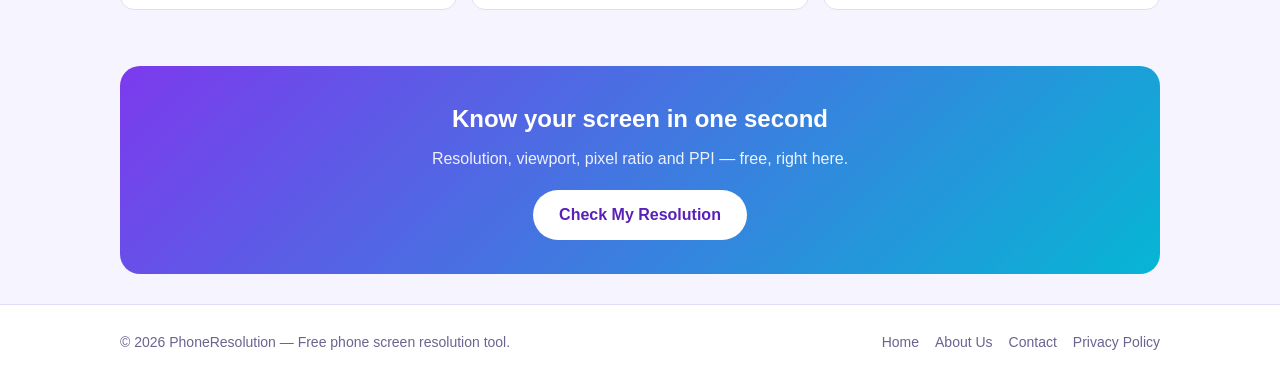
==== commit 37dc8759: "Unique redesign - violet gradient hero" ====
--- a/index.html
+++ b/index.html
@@ -37,25 +37,45 @@
   <!-- Tool — directly under the H1 -->
   <div class="tool" id="tool">
     <div class="res-head">
-      <span class="res-icon" aria-hidden="true"><svg viewBox="0 0 24 24" width="22" height="22" fill="none" stroke="#7c3aed" stroke-width="2" stroke-linecap="round" stroke-linejoin="round"><rect x="2" y="4" width="20" height="13" rx="2"/><path d="M8 21h8M12 17v4"/></svg></span>
+      <span class="res-icon" aria-hidden="true"><svg viewBox="0 0 24 24" width="22" height="22" fill="none" stroke="#c4b5fd" stroke-width="2" stroke-linecap="round" stroke-linejoin="round"><rect x="2" y="4" width="20" height="13" rx="2"/><path d="M8 21h8M12 17v4"/></svg></span>
       <h2>What Is My Screen Resolution?</h2>
       <span class="orient-pill" id="orientPill">—</span>
     </div>
 
-    <div class="diagram" id="diagram" role="img" aria-label="Diagram of your screen size"></div>
-
-    <div class="phys-bar">
-      <div class="phys-main"><span id="physRes">— × —</span><small>px</small></div>
-      <span class="phys-label">Physical resolution</span>
-      <span class="badge badge-class" id="classBadge">—</span>
-      <span class="badge badge-aspect" id="aspectBadge">—</span>
-    </div>
-
-    <div class="stat-row">
-      <div class="stat"><span class="s-name">Total pixels</span><b id="sTotal">—</b></div>
-      <div class="stat"><span class="s-name">Logical resolution</span><b id="sLogical">—</b></div>
-      <div class="stat"><span class="s-name">Refresh rate</span><b id="sRefresh">—</b></div>
-      <div class="stat"><span class="s-name">Color depth</span><b id="sDepth">—</b></div>
+    <div class="hero-res">
+      <div class="hero-res-num"><span id="physRes">— × —</span><small>px</small></div>
+      <p class="hero-res-label">Physical resolution — the real pixels on your screen</p>
+      <div class="hero-badges">
+        <span class="badge badge-class" id="classBadge">—</span>
+        <span class="badge badge-aspect" id="aspectBadge">—</span>
+      </div>
+    </div>
+
+    <div class="device-stage">
+      <div class="device" id="deviceFrame" role="img" aria-label="Your screen shown as a device">
+        <div class="device-screen">
+          <div class="device-window" id="deviceWindow">
+            <span class="win-dots" aria-hidden="true"><i></i><i></i><i></i></span>
+            <span class="win-label" id="deviceWinLabel">Browser window</span>
+          </div>
+          <div class="device-taskbar" id="deviceTaskbar"></div>
+        </div>
+      </div>
+      <p class="device-caption">The device shows your physical screen. The window inside it is your browser — sized live, to scale.</p>
+      <div class="device-legend">
+        <span class="chip" id="legendWindow">Browser window —</span>
+        <span class="chip" id="legendTask">Taskbar —</span>
+        <span class="chip" id="legendDpr">Pixel ratio —</span>
+      </div>
+    </div>
+
+    <div class="stat-grid">
+      <div class="stat"><span class="s-ico" aria-hidden="true">🔢</span><span class="s-name">Total pixels</span><b id="sTotal">—</b></div>
+      <div class="stat"><span class="s-ico" aria-hidden="true">📐</span><span class="s-name">Logical resolution</span><b id="sLogical">—</b></div>
+      <div class="stat"><span class="s-ico" aria-hidden="true">🌐</span><span class="s-name">Browser window</span><b id="sWindow">—</b></div>
+      <div class="stat"><span class="s-ico" aria-hidden="true">🔍</span><span class="s-name">Pixel ratio (DPR)</span><b id="sDpr">—</b></div>
+      <div class="stat"><span class="s-ico" aria-hidden="true">⚡</span><span class="s-name">Refresh rate</span><b id="sRefresh">—</b></div>
+      <div class="stat"><span class="s-ico" aria-hidden="true">🎨</span><span class="s-name">Color depth</span><b id="sDepth">—</b></div>
     </div>
     <div class="tool-actions">
       <button type="button" class="btn-main" id="refreshBtn">Check again</button>
@@ -101,8 +121,8 @@
     <h2>How to check your screen resolution in 4 steps</h2>
     <ol class="steps">
       <li><h3>Open this page on your phone</h3><p>The tool reads your screen the moment the page loads — no app and no settings menu to dig through.</p></li>
-      <li><h3>Read the black bar</h3><p>The black bar shows your physical screen resolution — for example 1080 × 2400 pixels — plus its quality class (HD, FHD, QHD or 4K) and aspect ratio.</p></li>
-      <li><h3>Check the diagram and details</h3><p>The diagram draws your screen to scale — the outline is your physical screen, the inner box is your browser window, and the striped bar is your taskbar. The row below shows total pixels, logical resolution, refresh rate and color depth.</p></li>
+      <li><h3>Read the big number</h3><p>The big number at the top shows your physical screen resolution — for example 1080 × 2400 pixels — plus its quality class (HD, FHD, QHD or 4K) and aspect ratio.</p></li>
+      <li><h3>Check the device view and details</h3><p>The device shows your screen — the window inside it is your browser, sized to scale, and the strip at the bottom is your taskbar. The tiles below show total pixels, logical resolution, browser window, pixel ratio, refresh rate and color depth.</p></li>
       <li><h3>Calculate your PPI</h3><p>Type your screen's diagonal size in inches into the PPI calculator to see your pixel density.</p></li>
     </ol>
   </section>
--- a/styles.css
+++ b/styles.css
@@ -40,49 +40,88 @@
 .hero h1 { font-size: 46px; line-height: 1.15; margin: 0 0 10px; color: var(--accent-dark); }
 .hero p.lede { font-size: 18px; color: var(--muted); max-width: 660px; margin: 0 auto 26px; }
 
-/* Tool — directly under the H1 */
+/* Tool — directly under the H1: deep-violet gradient hero card, unique to this site. */
 .tool {
-  background: var(--panel);
-  border: 1px solid var(--line);
-  border-radius: 20px;
+  background:
+    radial-gradient(600px 260px at 85% -10%, rgba(34, 211, 238, .35), transparent 60%),
+    radial-gradient(500px 300px at 0% 0%, rgba(217, 70, 239, .28), transparent 55%),
+    linear-gradient(155deg, #1e0a45 0%, #4c1d95 45%, #6d28d9 72%, #0e7490 135%);
+  color: #fff;
+  border: 1px solid rgba(255, 255, 255, .18);
+  border-radius: 24px;
   max-width: 1020px;
   margin: 0 auto 40px;
-  padding: 26px;
-  box-shadow: 0 8px 30px rgba(124, 58, 237, .08);
+  padding: 28px;
+  box-shadow: 0 24px 60px rgba(76, 29, 149, .35), 0 0 70px rgba(124, 58, 237, .18);
 }
 /* Tool header: icon + title + orientation badge */
-.res-head { display: flex; align-items: center; gap: 12px; padding: 2px 2px 18px; }
-.res-head h2 { font-size: 25px; margin: 0; flex: 1; color: var(--text); line-height: 1.25; }
-.res-icon { width: 38px; height: 38px; border: 1px solid var(--line); border-radius: 10px; display: inline-flex; align-items: center; justify-content: center; background: var(--panel2); flex: none; }
-.orient-pill { border: 1px solid var(--line); border-radius: 999px; padding: 6px 14px; font-weight: 700; font-size: 14px; color: var(--muted); background: #fff; flex: none; }
-
-/* Screen diagram (grid background, SVG drawn by app.js) */
-.diagram {
-  background-color: #fbfbff;
-  background-image: linear-gradient(#e9e7f8 1px, transparent 1px), linear-gradient(90deg, #e9e7f8 1px, transparent 1px);
-  background-size: 26px 26px;
-  border: 1px solid var(--line);
-  border-radius: 14px;
-  padding: 12px;
-  overflow: hidden;
-}
-.diagram svg { display: block; width: 100%; height: auto; max-height: 480px; margin: 0 auto; }
-
-/* Black physical-resolution bar */
-.phys-bar { background: #0f172a; color: #fff; margin: 18px -26px 0; padding: 18px 26px; display: flex; align-items: center; gap: 16px; flex-wrap: wrap; }
-.phys-main span { font-size: 40px; font-weight: 800; line-height: 1; white-space: nowrap; }
-.phys-main small { font-size: 18px; color: #cbd5e1; margin-left: 6px; }
-.phys-label { color: #94a3b8; font-size: 16px; }
+.res-head { display: flex; align-items: center; gap: 12px; padding: 2px 2px 6px; }
+.res-head h2 { font-size: 25px; margin: 0; flex: 1; color: #fff; line-height: 1.25; }
+.res-icon { width: 38px; height: 38px; border: 1px solid rgba(255,255,255,.25); border-radius: 10px; display: inline-flex; align-items: center; justify-content: center; background: rgba(255,255,255,.12); flex: none; }
+.orient-pill { border: 1px solid rgba(255,255,255,.3); border-radius: 999px; padding: 6px 14px; font-weight: 700; font-size: 14px; color: #ede9fe; background: rgba(255,255,255,.12); flex: none; }
+
+/* Giant resolution hero */
+.hero-res { text-align: center; padding: 14px 0 20px; }
+.hero-res-num span {
+  font-size: clamp(46px, 9vw, 80px); font-weight: 800; line-height: 1; letter-spacing: -2px; white-space: nowrap;
+  background: linear-gradient(90deg, #ffffff, #ddd6fe 55%, #a5f3fc);
+  -webkit-background-clip: text; background-clip: text; -webkit-text-fill-color: transparent; color: transparent;
+}
+.hero-res-num small { font-size: 20px; font-weight: 700; color: #c4b5fd; margin-left: 8px; }
+.hero-res-label { margin: 10px 0 14px; color: #d8b4fe; font-size: 16px; }
+.hero-badges { display: flex; justify-content: center; gap: 10px; flex-wrap: wrap; }
 .badge { border-radius: 8px; padding: 6px 12px; font-weight: 800; font-size: 15px; white-space: nowrap; }
-.badge-class { background: var(--accent); color: #fff; }
-.badge-aspect { background: transparent; border: 1px solid #475569; color: #e2e8f0; }
-
-/* Stat row under the black bar */
-.stat-row { display: grid; grid-template-columns: repeat(4, 1fr); margin: 0 -26px; border-top: 1px solid var(--line); border-bottom: 1px solid var(--line); }
-.stat { padding: 18px 18px 20px; border-left: 1px solid var(--line); }
-.stat:first-child { border-left: 0; }
-.stat .s-name { display: block; font-size: 13px; color: var(--muted); font-weight: 700; }
-.stat b { display: block; font-size: 22px; margin-top: 4px; color: var(--text); }
+.badge-class { background: linear-gradient(135deg, var(--accent), var(--accent2)); color: #fff; }
+.badge-aspect { background: rgba(255,255,255,.12); border: 1px solid rgba(255,255,255,.35); color: #ede9fe; }
+
+/* Device visual — your screen as a glowing device, browser window inside it */
+.device-stage { padding: 6px 0 4px; }
+.device {
+  margin: 0 auto; padding: 10px; border-radius: 26px; background: #0b0620;
+  border: 1px solid rgba(255,255,255,.22);
+  box-shadow: 0 24px 60px rgba(0,0,0,.45), 0 0 60px rgba(124,58,237,.45);
+  max-width: 100%;
+  transition: width .3s, height .3s;
+}
+.device-screen {
+  position: relative; width: 100%; height: 100%; border-radius: 18px; overflow: hidden;
+  background:
+    radial-gradient(120px 120px at 80% 20%, rgba(34,211,238,.5), transparent 70%),
+    radial-gradient(160px 160px at 15% 85%, rgba(217,70,239,.5), transparent 70%),
+    linear-gradient(135deg, #7c3aed, #4f46e5 50%, #0891b2);
+}
+.device-screen::after {
+  content: ""; position: absolute; inset: 0; pointer-events: none;
+  background-image: radial-gradient(rgba(255,255,255,.35) 1.5px, transparent 1.5px);
+  background-size: 18px 18px; opacity: .5;
+}
+.device-window {
+  position: absolute; top: 0; left: 0; z-index: 2;
+  background: rgba(255,255,255,.95); color: var(--text);
+  border-radius: 0 0 14px 0; box-shadow: 0 8px 24px rgba(0,0,0,.25);
+  padding: 9px 12px; display: flex; align-items: center; gap: 8px;
+  overflow: hidden; white-space: nowrap;
+  transition: width .3s, height .3s;
+}
+.win-dots { display: inline-flex; gap: 5px; flex: none; }
+.win-dots i { width: 8px; height: 8px; border-radius: 50%; background: #c4b5fd; display: block; }
+.win-dots i:first-child { background: #7c3aed; }
+.win-dots i:last-child { background: #22d3ee; }
+.win-label { font-size: 13px; font-weight: 700; color: var(--text); overflow: hidden; text-overflow: ellipsis; }
+.device-taskbar {
+  position: absolute; left: 0; right: 0; bottom: 0; z-index: 2; display: none;
+  background: rgba(255,255,255,.25); border-top: 1px solid rgba(255,255,255,.4);
+}
+.device-caption { text-align: center; color: #c4b5fd; font-size: 14px; margin: 16px 0 0; }
+.device-legend { display: flex; justify-content: center; gap: 8px; flex-wrap: wrap; margin-top: 12px; }
+.chip { background: rgba(255,255,255,.1); border: 1px solid rgba(255,255,255,.25); color: #ede9fe; border-radius: 999px; padding: 6px 12px; font-size: 13px; font-weight: 600; }
+
+/* Stat tiles */
+.stat-grid { display: grid; grid-template-columns: repeat(3, 1fr); gap: 12px; margin-top: 24px; }
+.stat { background: rgba(255,255,255,.08); border: 1px solid rgba(255,255,255,.16); border-radius: 16px; padding: 16px 16px 18px; }
+.stat .s-ico { display: block; font-size: 20px; }
+.stat .s-name { display: block; font-size: 13px; color: #c4b5fd; font-weight: 700; margin-top: 2px; }
+.stat b { display: block; font-size: 22px; margin-top: 2px; color: #fff; }
 .tool-actions { display: flex; align-items: center; gap: 12px; justify-content: center; margin-top: 22px; flex-wrap: wrap; }
 .btn-main {
   display: inline-block; border: 0; cursor: pointer; padding: 14px 26px; border-radius: 999px;
@@ -91,20 +130,20 @@
 }
 .btn-main:hover { opacity: .92; }
 .btn-ghost {
-  border: 2px solid var(--accent); background: #fff; color: var(--accent-dark); cursor: pointer;
+  border: 2px solid rgba(255,255,255,.75); background: transparent; color: #fff; cursor: pointer;
   padding: 12px 22px; border-radius: 999px; font-size: 16px; font-weight: 700; font-family: inherit;
 }
-.btn-ghost:hover { background: var(--panel2); }
-.copied { color: var(--accent-dark); font-weight: 700; }
-.ppi-box { background: var(--panel2); border: 1px solid var(--line); border-radius: 14px; padding: 18px; margin-top: 22px; }
-.ppi-box h3 { margin: 0 0 4px; font-size: 19px; color: var(--text); }
-.ppi-box p { margin: 0 0 12px; color: var(--muted); font-size: 15px; }
+.btn-ghost:hover { background: rgba(255,255,255,.12); }
+.copied { color: #a5f3fc; font-weight: 700; }
+.ppi-box { background: rgba(255,255,255,.08); border: 1px solid rgba(255,255,255,.16); border-radius: 14px; padding: 18px; margin-top: 22px; }
+.ppi-box h3 { margin: 0 0 4px; font-size: 19px; color: #fff; }
+.ppi-box p { margin: 0 0 12px; color: #c4b5fd; font-size: 15px; }
 .ppi-row { display: flex; align-items: center; gap: 12px; flex-wrap: wrap; }
-.ppi-row label { font-weight: 700; display: flex; align-items: center; gap: 8px; }
-.ppi-row input { width: 90px; padding: 10px; border: 2px solid var(--line); border-radius: 10px; font-size: 16px; font-family: inherit; background: #fff; color: var(--text); }
-.ppi-row input:focus { outline: none; border-color: var(--accent); }
-.ppi-result { font-size: 20px; font-weight: 800; color: var(--accent-dark); }
-.tool-note { text-align: center; color: var(--muted); font-size: 14px; margin: 18px 0 0; }
+.ppi-row label { font-weight: 700; display: flex; align-items: center; gap: 8px; color: #ede9fe; }
+.ppi-row input { width: 90px; padding: 10px; border: 2px solid rgba(255,255,255,.3); border-radius: 10px; font-size: 16px; font-family: inherit; background: rgba(0,0,0,.3); color: #fff; }
+.ppi-row input:focus { outline: none; border-color: #22d3ee; }
+.ppi-result { font-size: 20px; font-weight: 800; color: #a5f3fc; }
+.tool-note { text-align: center; color: #c4b5fd; font-size: 14px; margin: 18px 0 0; }
 
 /* Content sections */
 section.block { padding: 26px 0; }
@@ -157,14 +196,10 @@
 footer.site nav a { color: var(--muted); }
 @media (max-width: 820px) {
   .res-head h2 { font-size: 19px; }
-  .phys-main span { font-size: 30px; }
-  .stat-row { grid-template-columns: repeat(2, 1fr); }
-  .stat:nth-child(3) { border-left: 0; border-top: 1px solid var(--line); }
-  .stat:nth-child(4) { border-top: 1px solid var(--line); }
+  .hero-res-num span { font-size: 42px; letter-spacing: -1px; }
+  .stat-grid { grid-template-columns: repeat(2, 1fr); }
   .hero h1 { font-size: 34px; }
   .tool { padding: 20px 16px; }
-  .phys-bar { margin: 18px -16px 0; padding: 16px; }
-  .stat-row { margin: 0 -16px; }
 
   /* Mobile menu: hamburger icon, tap to show the nav links. */
   header.site .wrap { position: relative; }
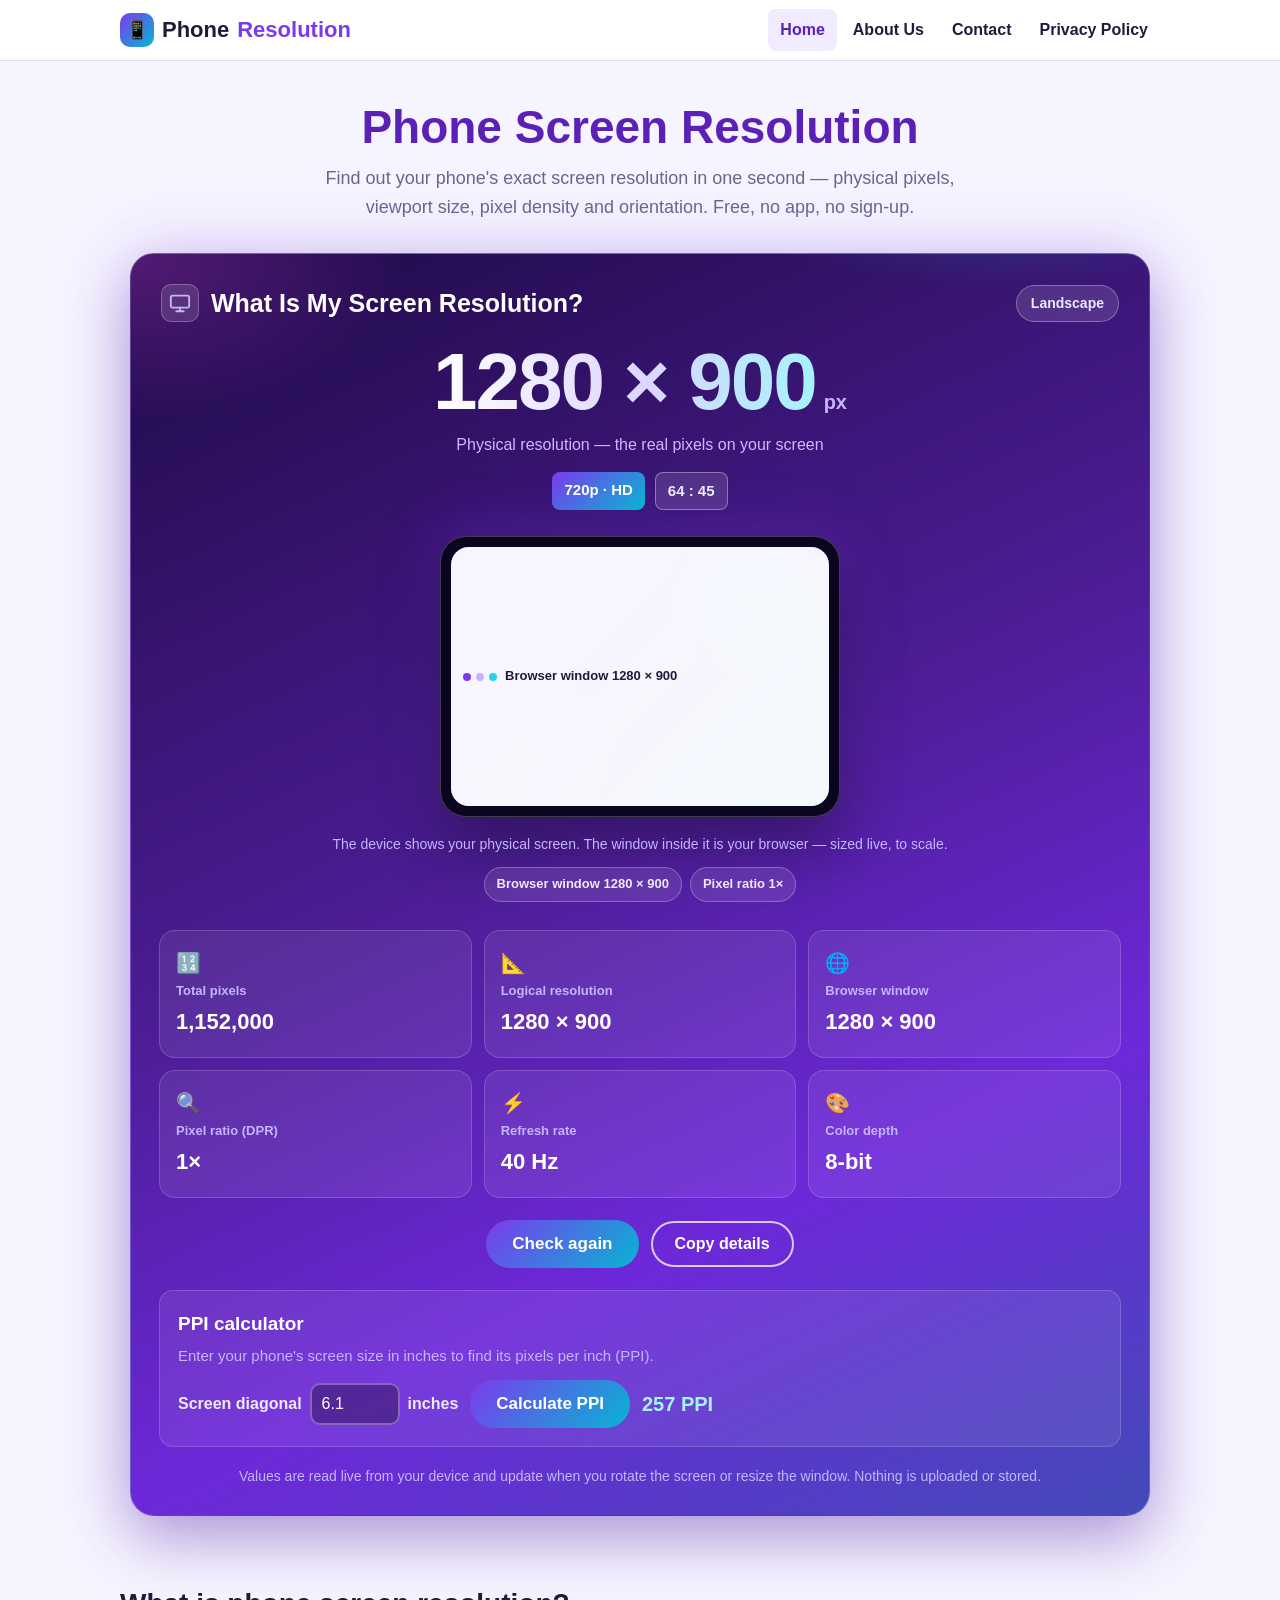
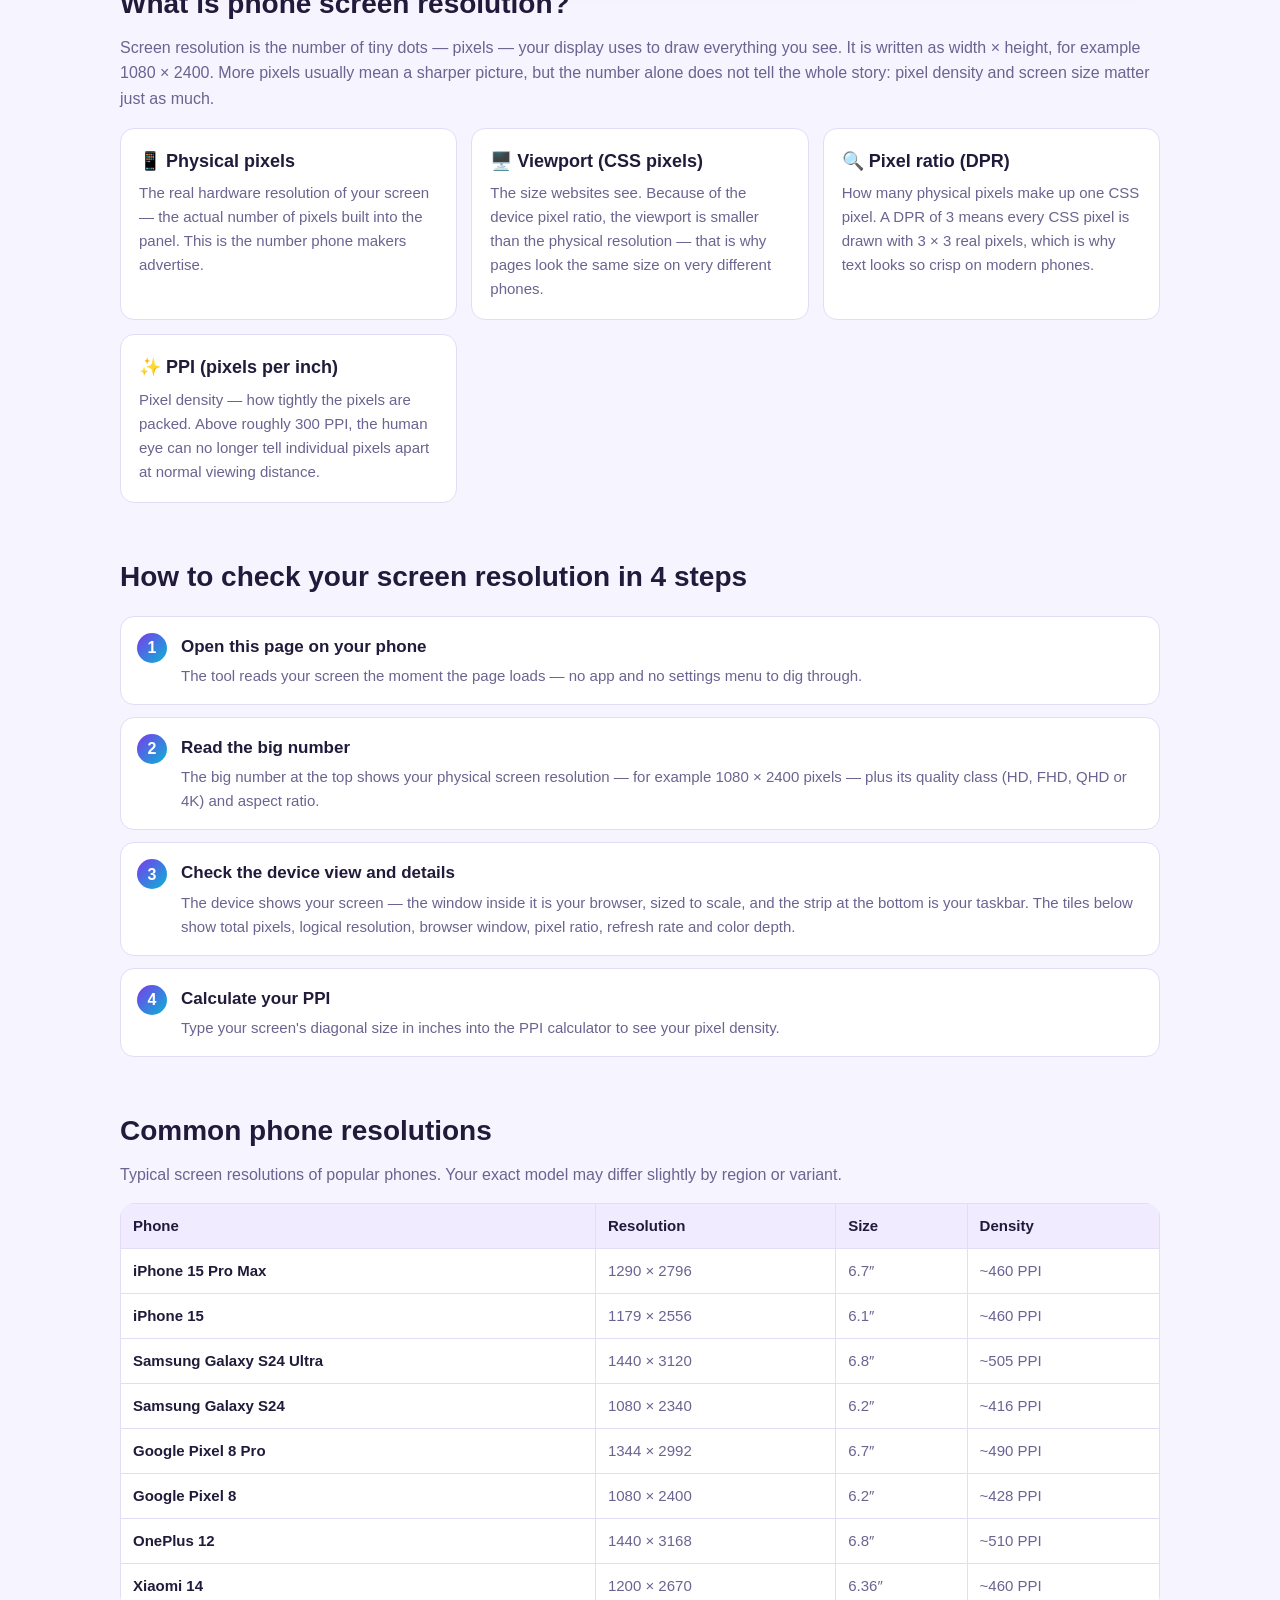
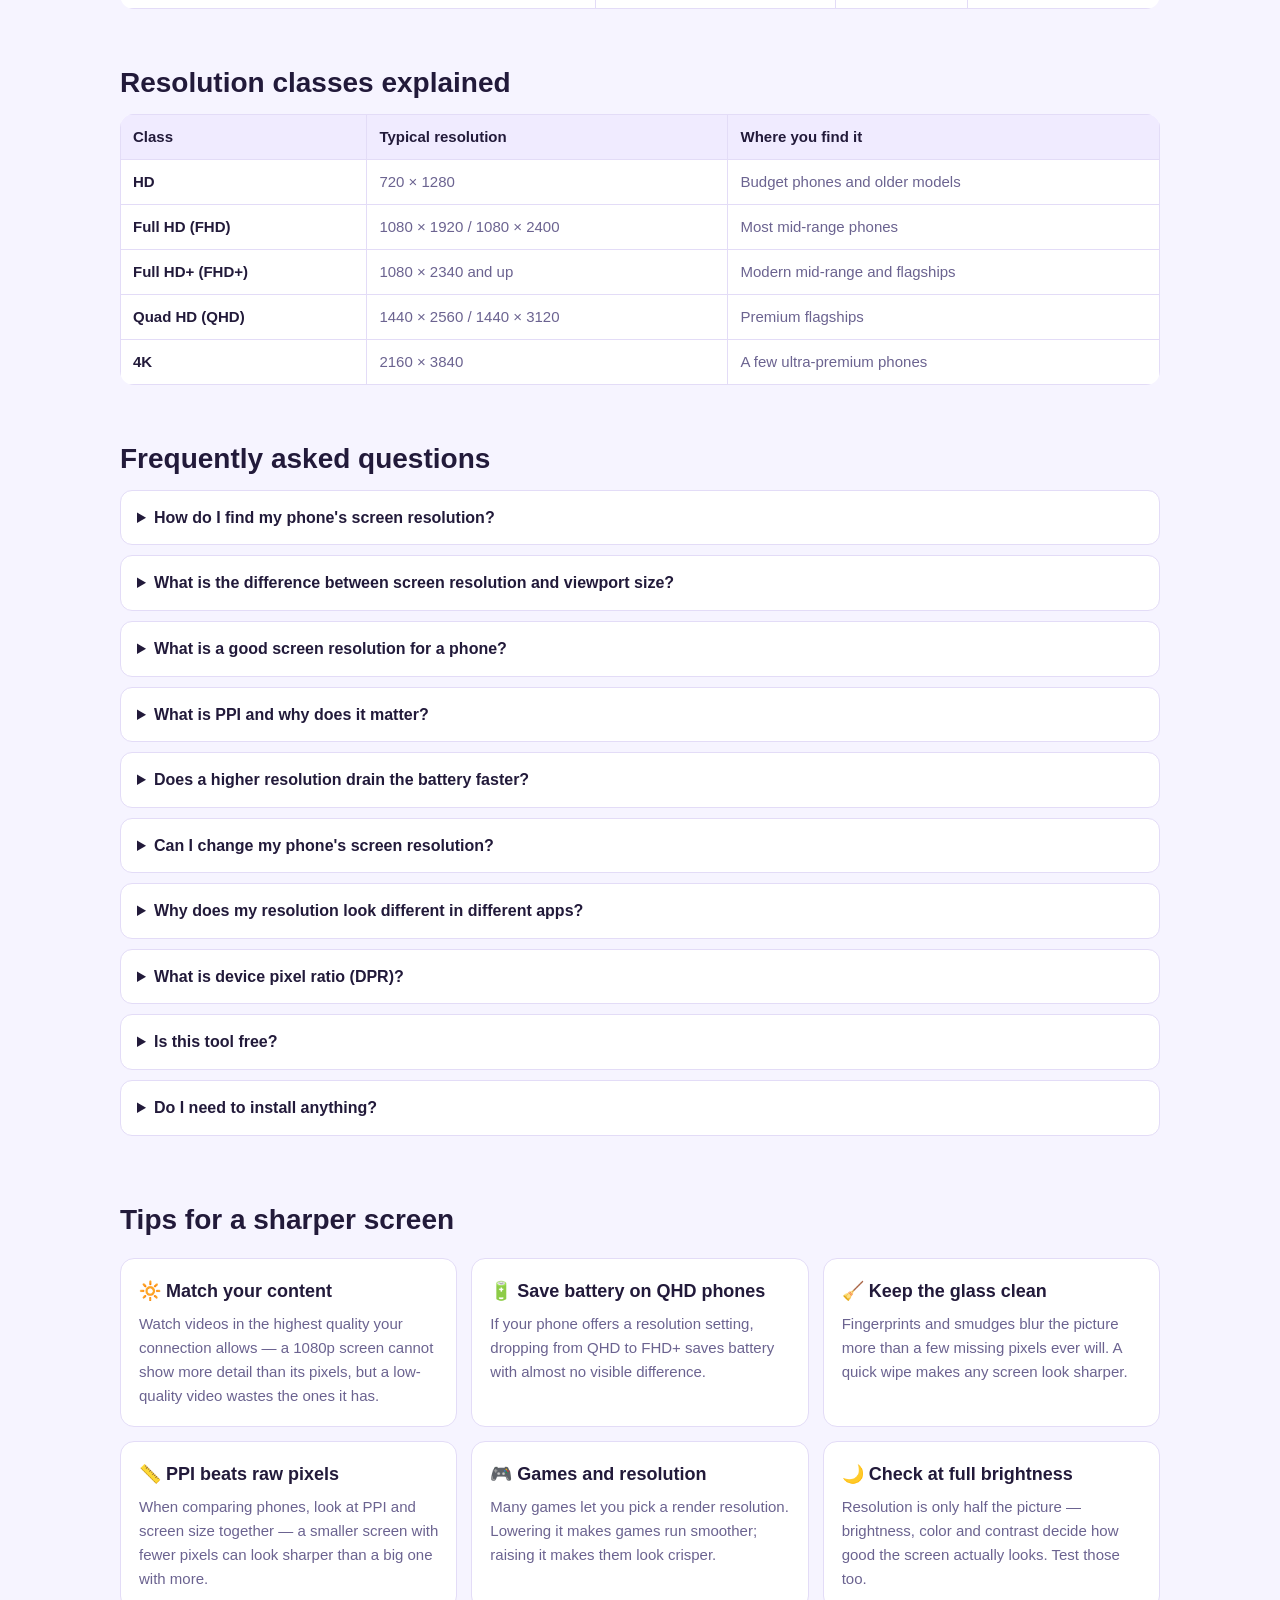
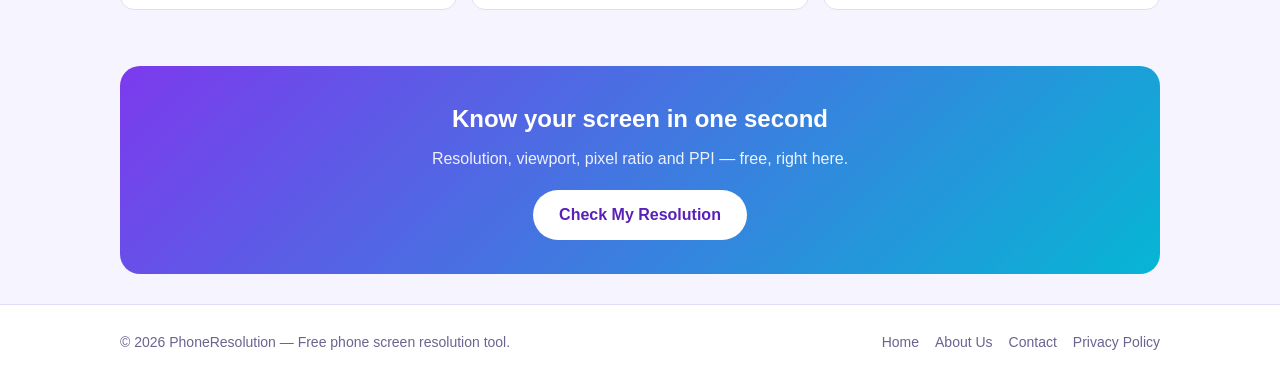
==== commit c738170e: "Add GSC verification and GA4 tag" ====
--- a/index.html
+++ b/index.html
@@ -5,6 +5,15 @@
 <meta name="viewport" content="width=device-width, initial-scale=1.0">
 <title>Phone Screen Resolution - Check Screen Size &amp; DPI (Free)</title>
 <meta name="description" content="Check your phone screen resolution instantly — screen size, viewport, DPI, PPI and orientation. Free online tool, no app or download needed.">
+<meta name="google-site-verification" content="_-BRUVU3ety-sxMiKPLYXIAc3S__Jb0sioMftiq5Fuo" />
+<!-- Google tag (gtag.js) -->
+<script async src="https://www.googletagmanager.com/gtag/js?id=G-YL931J847S"></script>
+<script>
+  window.dataLayer = window.dataLayer || [];
+  function gtag(){dataLayer.push(arguments);}
+  gtag('js', new Date());
+  gtag('config', 'G-YL931J847S');
+</script>
 <meta name="keywords" content="phone screen resolution, check screen resolution, screen size, screen resolution test, mobile resolution, DPI, PPI, viewport size">
 <link rel="canonical" href="https://phonescreenresolution.github.io/">
 <meta property="og:title" content="Phone Screen Resolution - Check Screen Size & DPI (Free)">
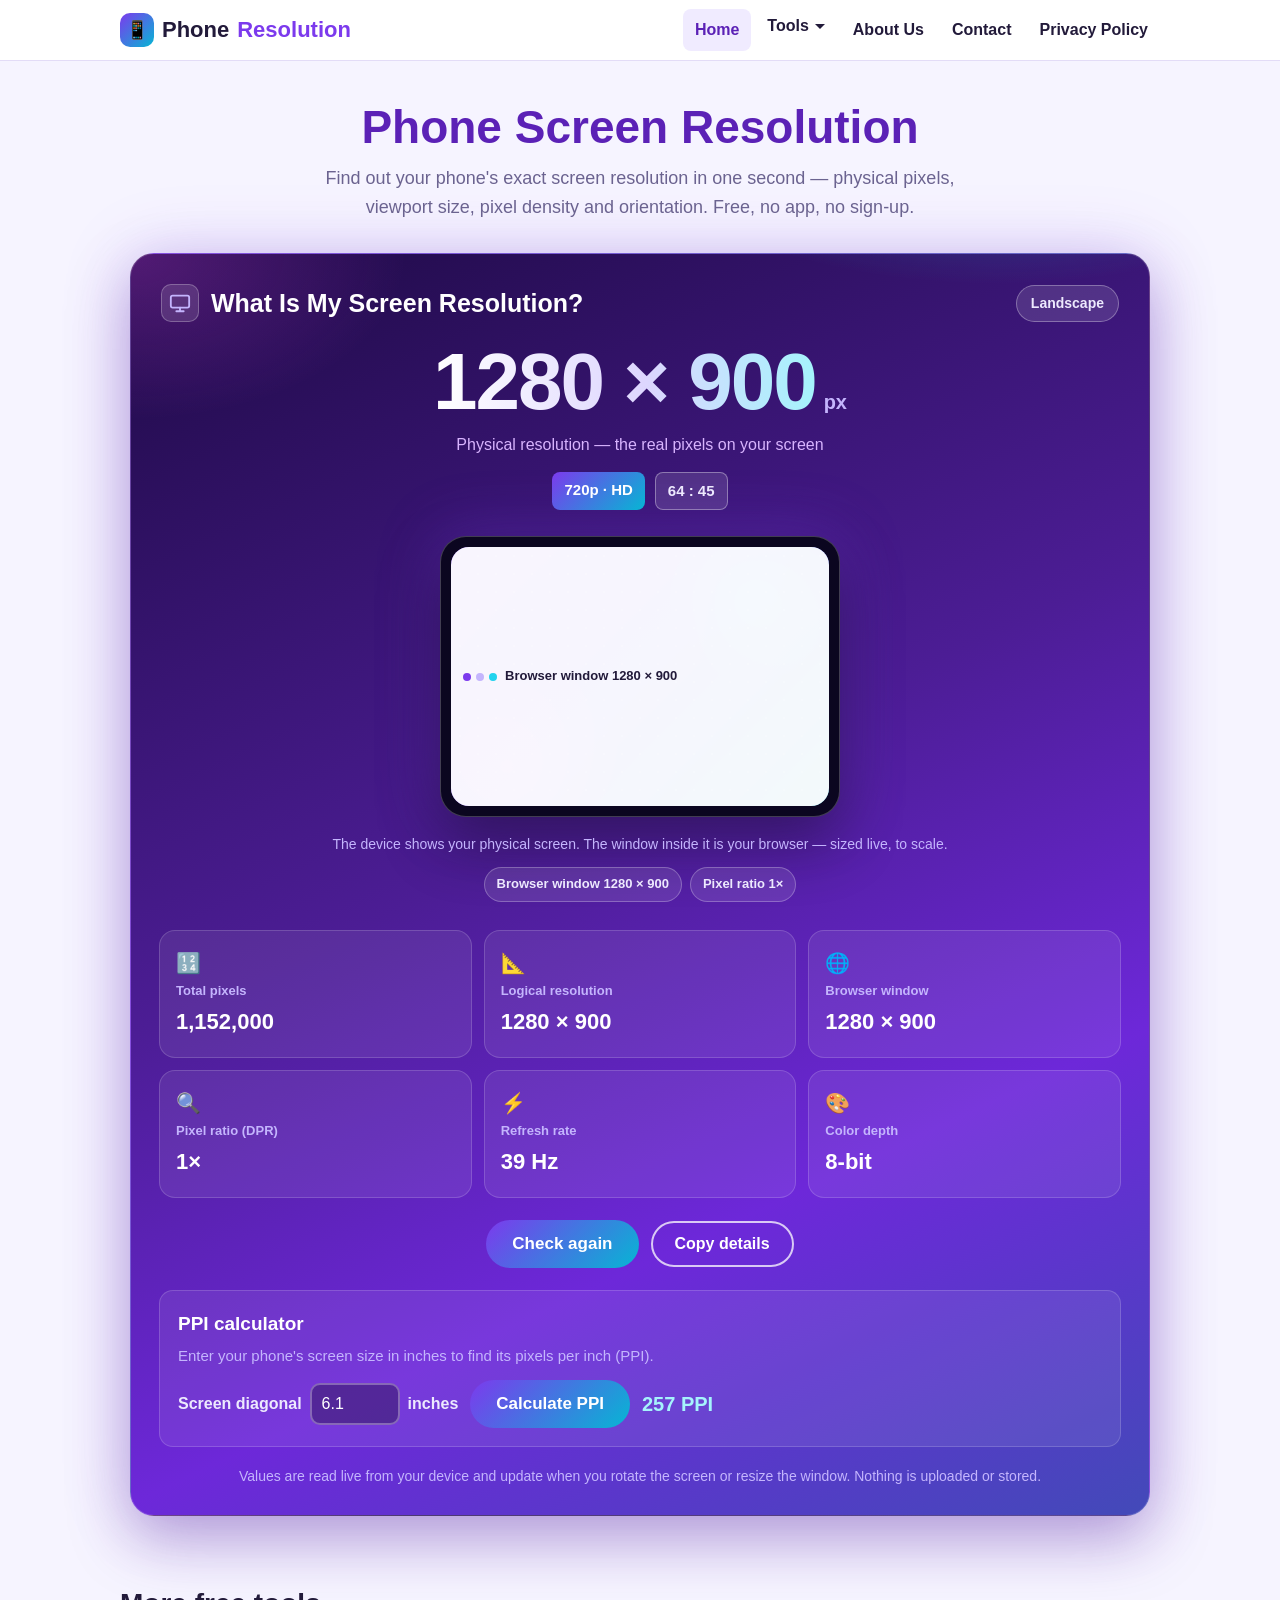
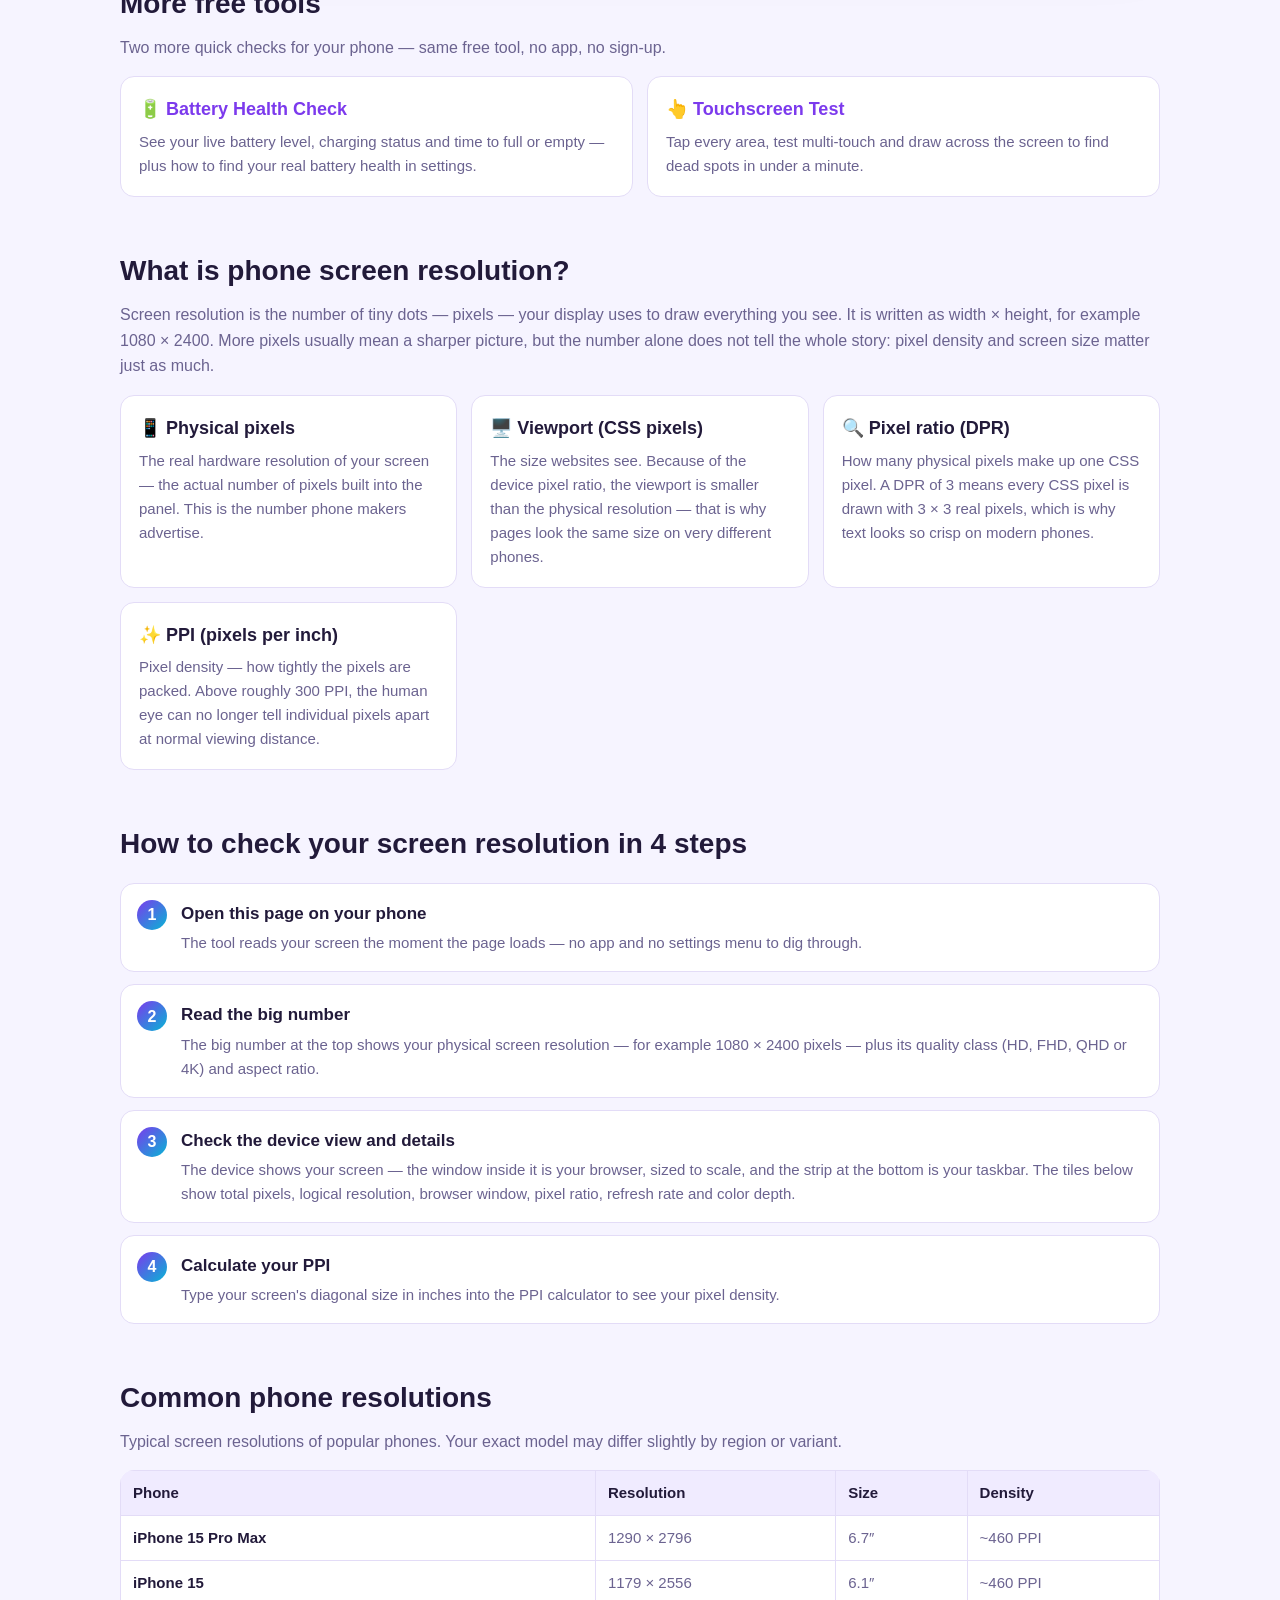
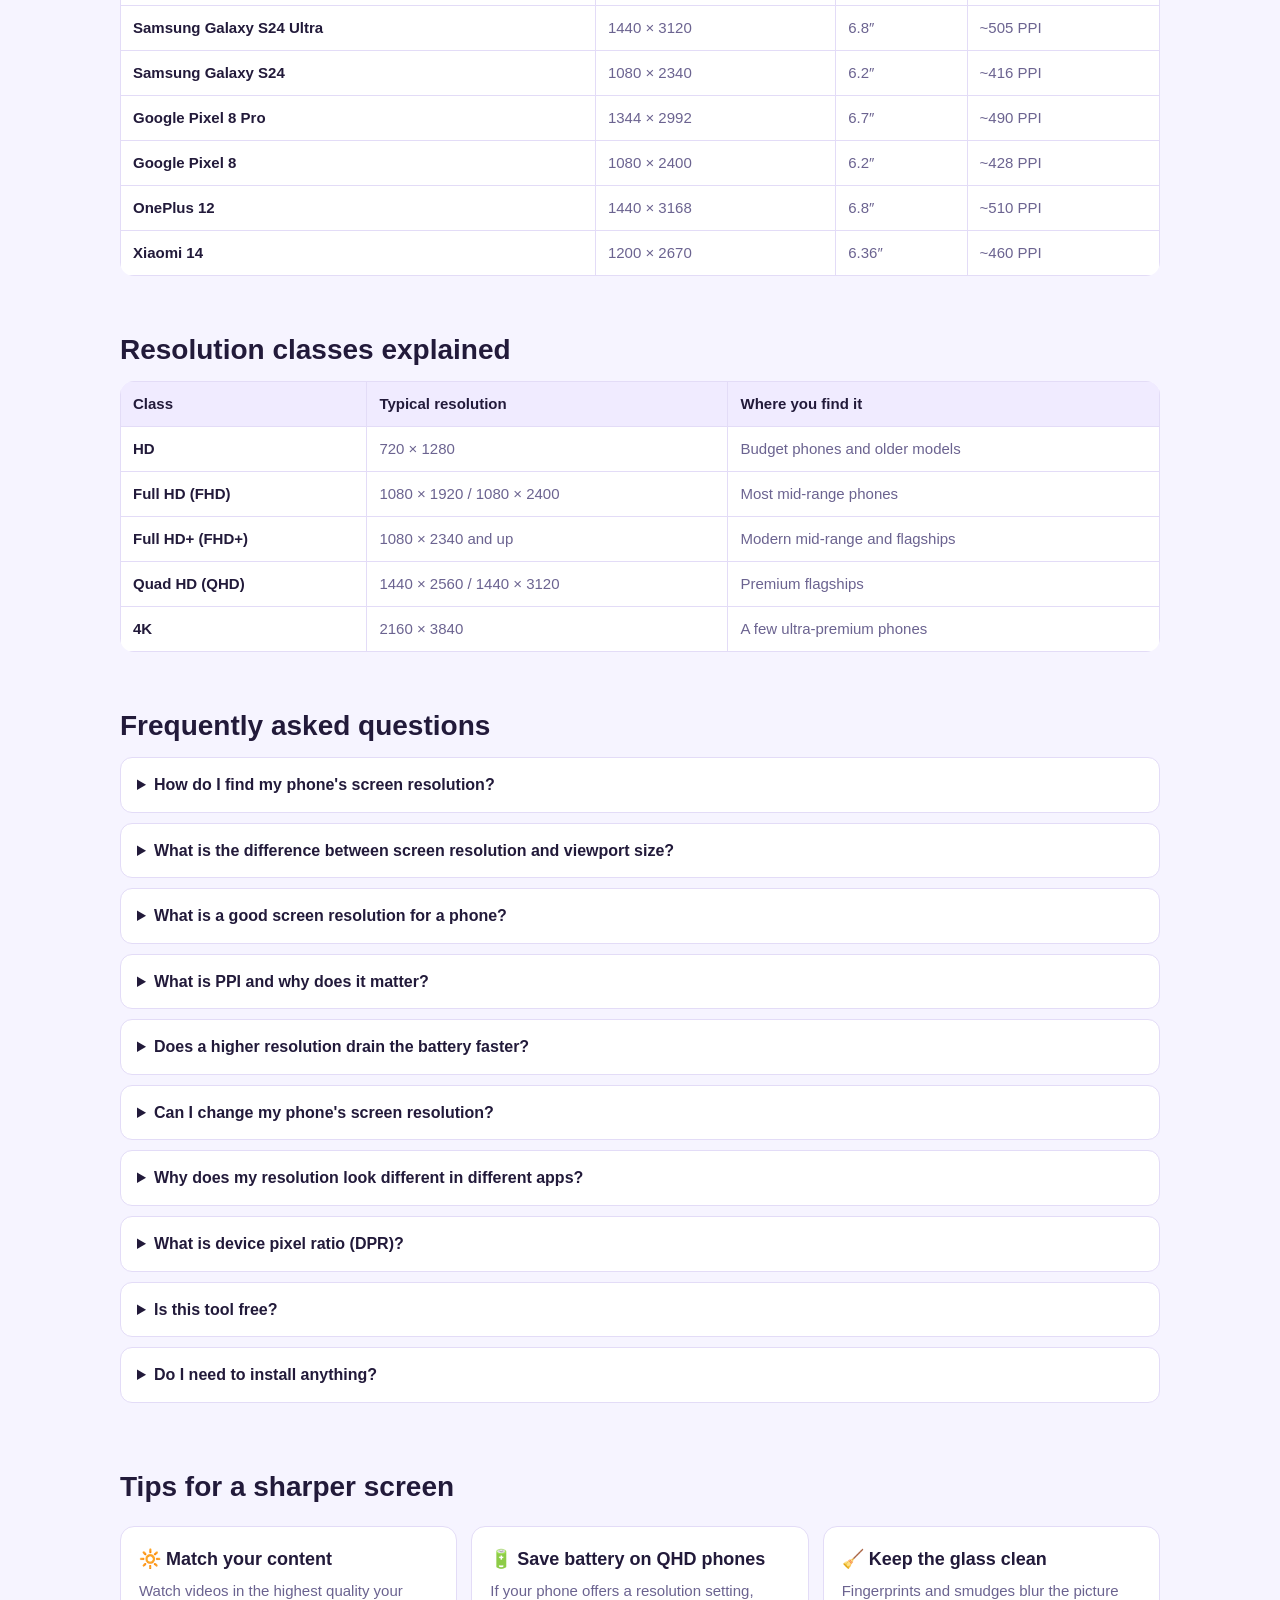
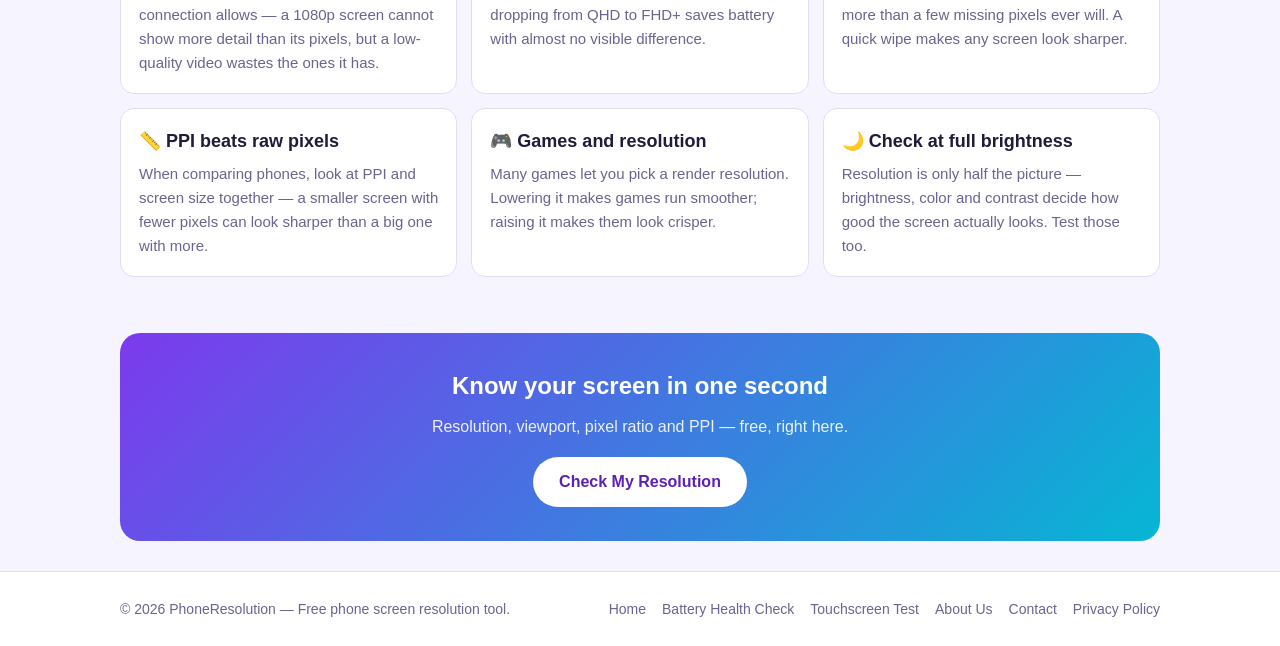
==== commit 82634a1c: "Add Battery Health Check and Touchscreen Test pages with Tools menu" ====
--- a/index.html
+++ b/index.html
@@ -30,6 +30,13 @@
     <button type="button" class="menu-btn" id="menuBtn" aria-label="Menu" aria-expanded="false"><span></span><span></span><span></span></button>
     <nav class="main">
       <a href="index.html" class="active">Home</a>
+      <div class="nav-drop">
+        <button type="button" class="nav-drop-btn" aria-expanded="false" aria-haspopup="true">Tools <span class="caret" aria-hidden="true"></span></button>
+        <div class="nav-drop-menu">
+          <a href="battery-health-check.html">Battery Health Check</a>
+          <a href="touchscreen-test.html">Touchscreen Test</a>
+        </div>
+      </div>
       <a href="about.html">About Us</a>
       <a href="contact.html">Contact</a>
       <a href="privacy-policy.html">Privacy Policy</a>
@@ -102,6 +109,21 @@
     </div>
     <p class="tool-note">Values are read live from your device and update when you rotate the screen or resize the window. Nothing is uploaded or stored.</p>
   </div>
+
+  <section class="block">
+    <h2>More free tools</h2>
+    <p class="intro">Two more quick checks for your phone — same free tool, no app, no sign-up.</p>
+    <div class="cards">
+      <div class="card">
+        <h3>🔋 <a href="battery-health-check.html">Battery Health Check</a></h3>
+        <p>See your live battery level, charging status and time to full or empty — plus how to find your real battery health in settings.</p>
+      </div>
+      <div class="card">
+        <h3>👆 <a href="touchscreen-test.html">Touchscreen Test</a></h3>
+        <p>Tap every area, test multi-touch and draw across the screen to find dead spots in under a minute.</p>
+      </div>
+    </div>
+  </section>
 
   <section class="block">
     <h2>What is phone screen resolution?</h2>
@@ -212,12 +234,43 @@
     <span>© 2026 PhoneResolution — Free phone screen resolution tool.</span>
     <nav>
       <a href="index.html">Home</a>
+      <a href="battery-health-check.html">Battery Health Check</a>
+      <a href="touchscreen-test.html">Touchscreen Test</a>
       <a href="about.html">About Us</a>
       <a href="contact.html">Contact</a>
       <a href="privacy-policy.html">Privacy Policy</a>
     </nav>
   </div>
 </footer>
+<script>
+/* Tools dropdown: click to toggle, closes when clicking elsewhere. */
+(function () {
+  var drop = document.querySelector('.nav-drop');
+  if (!drop) return;
+  var btn = drop.querySelector('.nav-drop-btn');
+  btn.addEventListener('click', function (e) {
+    e.stopPropagation();
+    var open = drop.classList.toggle('open');
+    btn.setAttribute('aria-expanded', open ? 'true' : 'false');
+  });
+  document.addEventListener('click', function (e) {
+    if (!drop.contains(e.target)) {
+      drop.classList.remove('open');
+      btn.setAttribute('aria-expanded', 'false');
+    }
+  });
+  drop.querySelectorAll('.nav-drop-menu a').forEach(function (a) {
+    a.addEventListener('click', function () {
+      drop.classList.remove('open');
+      btn.setAttribute('aria-expanded', 'false');
+      var nav = document.querySelector('nav.main');
+      var menuBtn = document.getElementById('menuBtn');
+      if (nav) nav.classList.remove('open');
+      if (menuBtn) { menuBtn.classList.remove('open'); menuBtn.setAttribute('aria-expanded', 'false'); }
+    });
+  });
+})();
+</script>
 <script src="app.js"></script>
 </body>
 </html>
--- a/styles.css
+++ b/styles.css
@@ -194,12 +194,114 @@
 footer.site .wrap { display: flex; justify-content: space-between; gap: 16px; flex-wrap: wrap; color: var(--muted); font-size: 14px; }
 footer.site nav { display: flex; gap: 16px; flex-wrap: wrap; }
 footer.site nav a { color: var(--muted); }
+/* Tools dropdown in the header nav */
+.nav-drop { position: relative; }
+.nav-drop-btn {
+  font-family: inherit; font-size: 16px; font-weight: 600; color: var(--text);
+  background: none; border: 0; padding: 8px 12px; border-radius: 8px; cursor: pointer;
+  display: inline-flex; align-items: center; gap: 6px;
+}
+.nav-drop-btn:hover, .nav-drop-btn.active { background: var(--panel2); color: var(--accent-dark); }
+.nav-drop-btn .caret {
+  width: 0; height: 0; border-left: 5px solid transparent; border-right: 5px solid transparent;
+  border-top: 5px solid currentColor; transition: transform .2s;
+}
+.nav-drop.open .nav-drop-btn .caret { transform: rotate(180deg); }
+.nav-drop-menu {
+  display: none; position: absolute; top: calc(100% + 6px); left: 0; min-width: 230px;
+  background: #fff; border: 1px solid var(--line); border-radius: 12px;
+  box-shadow: 0 12px 30px rgba(124, 58, 237, .15); padding: 6px; z-index: 20;
+}
+.nav-drop.open .nav-drop-menu { display: block; }
+.nav-drop-menu a { display: block; padding: 10px 12px; border-radius: 8px; color: var(--text); font-weight: 600; }
+.nav-drop-menu a:hover, .nav-drop-menu a.active { background: var(--panel2); color: var(--accent-dark); text-decoration: none; }
+
+/* Battery tool (dark card) */
+.tool > h2 { color: #fff; font-size: 24px; margin: 0 0 6px; text-align: center; }
+.tool-sub { text-align: center; color: #c4b5fd; font-size: 15px; margin: 0 0 18px; }
+.gauge { text-align: center; padding: 8px 0 4px; }
+.gauge-level { font-size: 64px; font-weight: 800; line-height: 1; color: #fff; }
+.gauge-level small { font-size: 30px; color: #c4b5fd; }
+.status-pill { display: inline-block; margin-top: 12px; padding: 8px 18px; border-radius: 999px; font-weight: 800; font-size: 16px; color: #fff; background: #64748b; }
+.status-pill.charging { background: linear-gradient(135deg, #16a34a, #84cc16); }
+.status-pill.full { background: #16a34a; }
+.status-pill.discharging { background: #64748b; }
+.battery-shape { width: 300px; max-width: 82%; height: 104px; margin: 22px auto 0; padding: 7px; border: 4px solid #fff; border-radius: 16px; position: relative; background: rgba(255,255,255,.06); }
+.battery-shape::after { content: ''; position: absolute; right: -16px; top: 50%; transform: translateY(-50%); width: 10px; height: 46px; background: #fff; border-radius: 0 6px 6px 0; }
+.battery-fill { height: 100%; width: 50%; border-radius: 8px; background: linear-gradient(90deg, #16a34a, #84cc16); transition: width .5s ease; }
+.battery-fill.low { background: linear-gradient(90deg, #dc2626, #f97316); }
+.battery-fill.mid { background: linear-gradient(90deg, #f59e0b, #facc15); }
+.tiles { display: grid; grid-template-columns: repeat(3, 1fr); gap: 12px; margin-top: 24px; }
+.tile { background: rgba(255,255,255,.08); border: 1px solid rgba(255,255,255,.16); border-radius: 14px; padding: 14px 16px; }
+.tile .t-name { display: block; font-size: 13px; color: #c4b5fd; font-weight: 700; text-transform: uppercase; letter-spacing: .5px; }
+.tile b { display: block; font-size: 22px; margin: 4px 0 2px; color: #fff; }
+.tile .t-sub { font-size: 13px; color: #c4b5fd; }
+.tool-note strong { color: #fff; }
+.unsupported { background: rgba(245,158,11,.15); border: 1px solid rgba(252,211,77,.5); border-radius: 14px; padding: 18px; margin-top: 18px; color: #fde68a; font-size: 15px; }
+.unsupported h3 { margin: 0 0 6px; color: #fcd34d; font-size: 18px; }
+.unsupported p { margin: 6px 0; }
+.guide-box { background: rgba(255,255,255,.08); border: 1px solid rgba(255,255,255,.16); border-radius: 14px; padding: 18px; margin-top: 22px; }
+.guide-box h3 { margin: 0 0 4px; font-size: 19px; color: #fff; }
+.guide-box p { margin: 0 0 12px; color: #c4b5fd; font-size: 15px; }
+.guide-grid { display: grid; grid-template-columns: 1fr 1fr; gap: 12px; }
+.guide-card { background: rgba(0,0,0,.25); border: 1px solid rgba(255,255,255,.16); border-radius: 12px; padding: 14px 16px; }
+.guide-card h4 { margin: 0 0 6px; font-size: 16px; color: #fff; }
+.guide-card ol { margin: 0; padding-left: 20px; color: #c4b5fd; font-size: 15px; }
+.guide-card ol li { margin-bottom: 4px; }
+.guide-card strong { color: #ede9fe; }
+.selfcheck { margin-top: 22px; }
+.selfcheck h3 { margin: 0 0 4px; font-size: 19px; color: #fff; }
+.selfcheck p { margin: 0 0 10px; color: #c4b5fd; font-size: 15px; }
+.selfcheck label { display: flex; align-items: flex-start; gap: 10px; background: rgba(255,255,255,.08); border: 1px solid rgba(255,255,255,.16); border-radius: 12px; padding: 12px 14px; margin-bottom: 8px; cursor: pointer; font-size: 15px; color: #ede9fe; }
+.selfcheck input { width: 18px; height: 18px; margin-top: 2px; accent-color: #22d3ee; flex: none; }
+.selfcheck-result { font-weight: 700; color: #a5f3fc; margin-top: 10px; font-size: 15px; }
+.warning-box { background: rgba(220,38,38,.18); border: 1px solid rgba(252,165,165,.5); border-radius: 14px; padding: 16px 18px; margin-top: 22px; color: #fecaca; font-size: 15px; }
+.warning-box h3 { margin: 0 0 6px; color: #fca5a5; font-size: 18px; }
+.warning-box p { margin: 6px 0; }
+
+/* Touchscreen tool (dark card) */
+.touch-pill { border: 1px solid rgba(255,255,255,.3); border-radius: 999px; padding: 6px 14px; font-weight: 700; font-size: 14px; color: #ede9fe; background: rgba(255,255,255,.12); flex: none; }
+.touch-pill.ready { color: #86efac; border-color: rgba(134,239,172,.5); background: rgba(22,163,74,.25); }
+.tool-intro { color: #d8b4fe; font-size: 16px; margin: 6px 0 4px; }
+.test-title { font-size: 20px; margin: 24px 0 2px; color: #fff; }
+.test-hint { color: #c4b5fd; font-size: 15px; margin: 0 0 12px; }
+.tap-grid { display: grid; grid-template-columns: repeat(5, 1fr); gap: 10px; }
+.tap-cell { aspect-ratio: 1 / 1; border-radius: 12px; border: 2px solid rgba(255,255,255,.3); background: rgba(255,255,255,.10); cursor: pointer; padding: 0; font-family: inherit; font-size: 26px; font-weight: 800; color: #fff; touch-action: manipulation; -webkit-tap-highlight-color: transparent; transition: background .15s, border-color .15s, transform .1s; }
+.tap-cell:hover { border-color: #22d3ee; }
+.tap-cell:active { transform: scale(.94); }
+.tap-cell.tested { background: #16a34a; border-color: #4ade80; }
+.tap-bar { display: flex; align-items: center; justify-content: space-between; gap: 12px; margin-top: 14px; flex-wrap: wrap; }
+.tap-bar b { font-size: 17px; color: #fff; }
+.tap-done { background: rgba(22,163,74,.25); border: 1px solid rgba(134,239,172,.5); color: #86efac; font-weight: 700; border-radius: 12px; padding: 12px 16px; margin: 14px 0 0; }
+.mt-pad { position: relative; min-height: 190px; border-radius: 16px; overflow: hidden; border: 2px dashed rgba(255,255,255,.45); background: linear-gradient(135deg, rgba(255,255,255,.10), rgba(255,255,255,.04)); display: flex; flex-direction: column; align-items: center; justify-content: center; touch-action: none; user-select: none; -webkit-user-select: none; cursor: crosshair; }
+.mt-readout { text-align: center; pointer-events: none; }
+.mt-readout b { display: block; font-size: 64px; line-height: 1; color: #fff; }
+.mt-readout span { font-size: 15px; color: #c4b5fd; font-weight: 700; }
+.mt-coords { margin: 10px 0 0; font-size: 14px; color: #c4b5fd; pointer-events: none; }
+.mt-dot { position: absolute; width: 34px; height: 34px; margin: -17px 0 0 -17px; border-radius: 50%; background: rgba(34,211,238,.5); border: 3px solid #22d3ee; pointer-events: none; z-index: 2; }
+.draw-wrap { border: 1px solid rgba(255,255,255,.25); border-radius: 16px; overflow: hidden; background: #fff; }
+.draw-wrap canvas { display: block; width: 100%; height: 260px; touch-action: none; cursor: crosshair; }
+.draw-bar { display: flex; justify-content: flex-end; margin-top: 12px; }
+.touch-info { background: rgba(255,255,255,.08); border: 1px solid rgba(255,255,255,.16); border-radius: 12px; padding: 12px 16px; font-size: 15px; color: #ede9fe; margin: 24px 0 0; }
+
 @media (max-width: 820px) {
   .res-head h2 { font-size: 19px; }
   .hero-res-num span { font-size: 42px; letter-spacing: -1px; }
   .stat-grid { grid-template-columns: repeat(2, 1fr); }
   .hero h1 { font-size: 34px; }
   .tool { padding: 20px 16px; }
+  .tiles { grid-template-columns: repeat(2, 1fr); }
+  .guide-grid { grid-template-columns: 1fr; }
+  .gauge-level { font-size: 48px; }
+  .tap-grid { gap: 8px; }
+  .tap-cell { font-size: 20px; border-radius: 10px; }
+  .mt-readout b { font-size: 52px; }
+
+  /* Tools dropdown inside the mobile menu */
+  .nav-drop { width: 100%; }
+  .nav-drop-btn { width: 100%; justify-content: space-between; }
+  .nav-drop-menu { position: static; box-shadow: none; border: 0; border-radius: 0; background: transparent; padding: 2px 0 2px 14px; min-width: 0; }
+  .nav-drop-menu a { padding: 10px 12px; }
 
   /* Mobile menu: hamburger icon, tap to show the nav links. */
   header.site .wrap { position: relative; }
